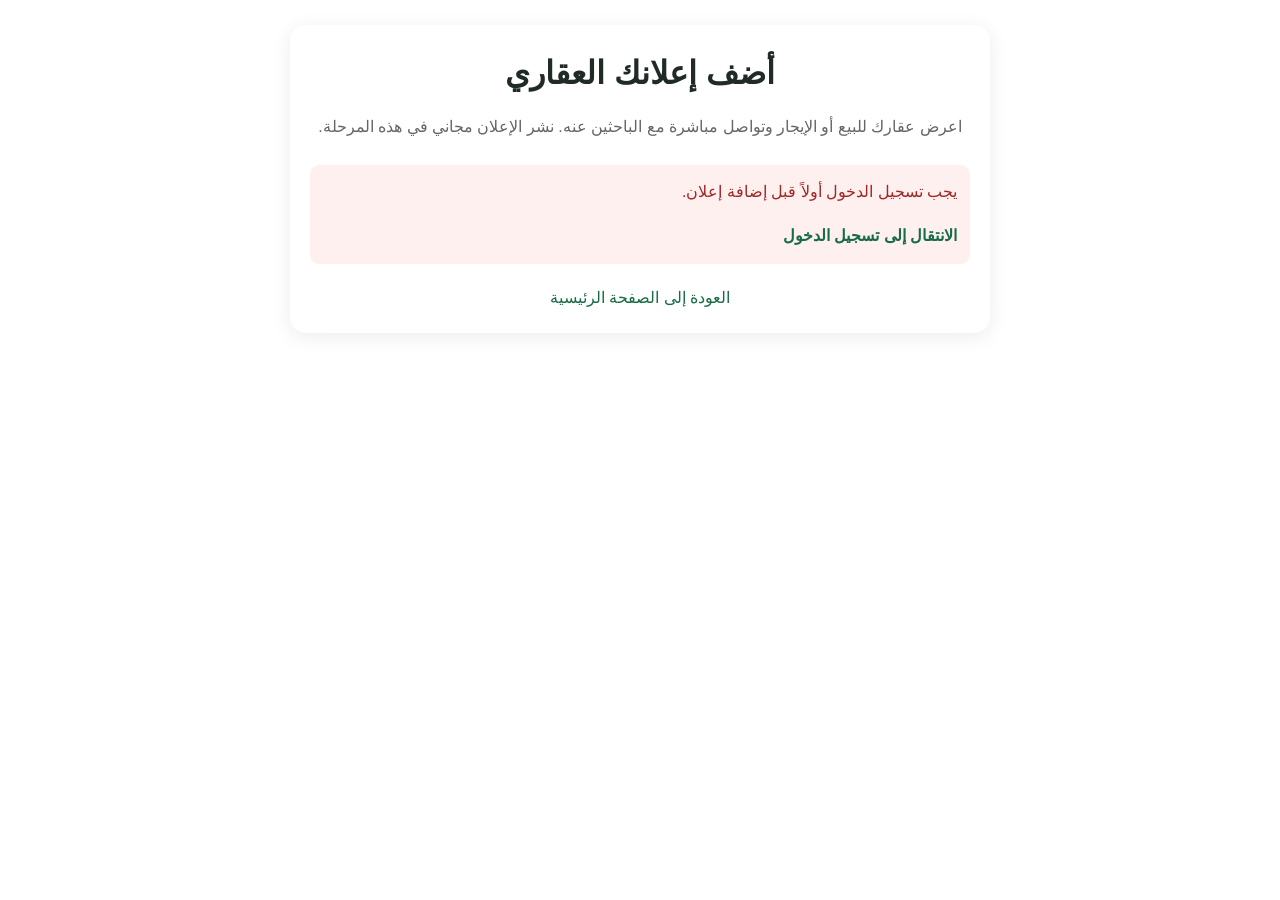
==== add-property.html @ 45d2d72b "Create add-property.html" ====
<!DOCTYPE html>
<html lang="ar" dir="rtl">
<head>
  <meta charset="UTF-8">
  <meta name="viewport" content="width=device-width, initial-scale=1.0">
  <title>إضافة إعلان عقاري | مملكة العقار المباشر DZ</title>
  <link rel="stylesheet" href="style.css?v=3">

  <style>
    .add-property-container {
      max-width: 700px;
      margin: 25px auto;
      padding: 20px;
      background: #fff;
      border-radius: 16px;
      box-shadow: 0 4px 20px rgba(0,0,0,.08);
    }

    .add-property-container h1 {
      text-align: center;
      margin-bottom: 10px;
    }

    .page-description {
      text-align: center;
      color: #666;
      line-height: 1.8;
      margin-bottom: 24px;
    }

    .property-form label {
      display: block;
      margin: 16px 0 7px;
      font-weight: bold;
    }

    .property-form input,
    .property-form select,
    .property-form textarea {
      width: 100%;
      padding: 12px;
      border: 1px solid #ddd;
      border-radius: 9px;
      font-size: 16px;
      box-sizing: border-box;
      background: #fff;
      font-family: inherit;
    }

    .property-form textarea {
      min-height: 120px;
      resize: vertical;
    }

    .form-row {
      display: grid;
      grid-template-columns: 1fr 1fr;
      gap: 12px;
    }

    .submit-property-button {
      width: 100%;
      margin-top: 24px;
      padding: 15px;
      border: none;
      border-radius: 10px;
      background: #176b45;
      color: white;
      font-size: 17px;
      font-weight: bold;
      cursor: pointer;
    }

    .submit-property-button:disabled {
      opacity: .6;
      cursor: wait;
    }

    .property-message {
      display: none;
      margin-top: 18px;
      padding: 13px;
      border-radius: 9px;
      line-height: 1.8;
      overflow-wrap: anywhere;
    }

    .back-link {
      display: block;
      text-align: center;
      margin-top: 20px;
      color: #176b45;
    }

    .required-note {
      font-size: 13px;
      color: #777;
      margin-top: 12px;
    }

    @media (max-width: 480px) {
      .add-property-container {
        margin: 15px 10px;
        padding: 16px;
      }

      .form-row {
        grid-template-columns: 1fr;
        gap: 0;
      }
    }
  </style>
</head>

<body>

  <main class="add-property-container">

    <h1>أضف إعلانك العقاري</h1>

    <p class="page-description">
      اعرض عقارك للبيع أو الإيجار وتواصل مباشرة مع الباحثين عنه.
      نشر الإعلان مجاني في هذه المرحلة.
    </p>

    <form id="propertyForm" class="property-form">

      <label for="title">عنوان الإعلان *</label>
      <input
        id="title"
        type="text"
        maxlength="150"
        placeholder="مثال: شقة للبيع في وسط مستغانم"
        required
      >

      <label for="operation">نوع العملية *</label>
      <select id="operation" required>
        <option value="">اختر نوع العملية</option>
        <option value="sale">للبيع</option>
        <option value="rent">للإيجار</option>
      </select>

      <label for="category">نوع العقار *</label>
      <select id="category" required>
        <option value="">اختر نوع العقار</option>
        <option value="apartment">شقة</option>
        <option value="house">منزل</option>
        <option value="land">أرض</option>
        <option value="farm">مزرعة أو أرض فلاحية</option>
        <option value="commercial">محل تجاري</option>
      </select>

      <label for="wilaya">الولاية *</label>
      <input
        id="wilaya"
        type="text"
        maxlength="100"
        placeholder="مثال: مستغانم"
        required
      >

      <label for="commune">البلدية</label>
      <input
        id="commune"
        type="text"
        maxlength="100"
        placeholder="اسم البلدية"
      >

      <div class="form-row">
        <div>
          <label for="price">السعر بالدينار الجزائري *</label>
          <input
            id="price"
            type="number"
            min="1"
            step="1"
            placeholder="مثال: 15000000"
            required
          >
        </div>

        <div>
          <label for="area_m2">المساحة بالمتر المربع</label>
          <input
            id="area_m2"
            type="number"
            min="1"
            step="0.01"
            placeholder="مثال: 120"
          >
        </div>
      </div>

      <div class="form-row">
        <div>
          <label for="bedrooms">عدد الغرف</label>
          <input
            id="bedrooms"
            type="number"
            min="0"
            step="1"
            placeholder="مثال: 3"
          >
        </div>

        <div>
          <label for="bathrooms">عدد الحمامات</label>
          <input
            id="bathrooms"
            type="number"
            min="0"
            step="1"
            placeholder="مثال: 1"
          >
        </div>
      </div>

      <label for="description">وصف العقار *</label>
      <textarea
        id="description"
        maxlength="5000"
        placeholder="اكتب تفاصيل العقار وموقعه ومميزاته..."
        required
      ></textarea>

      <p class="required-note">الحقول التي تحمل علامة * إلزامية.</p>

      <button
        type="submit"
        id="submitButton"
        class="submit-property-button"
      >
        إرسال الإعلان للمراجعة
      </button>

    </form>

    <div
      id="propertyMessage"
      class="property-message"
      role="status"
      aria-live="polite"
    ></div>

    <a class="back-link" href="index.html">
      العودة إلى الصفحة الرئيسية
    </a>

  </main>

  <script>
    const SUPABASE_URL =
      "https://fppzejxdggnlscjcqmgk.supabase.co";

    const SUPABASE_KEY =
      "sb_publishable_qhAVIMpyEcE_Y_7L_9irrQ_Naru1RBC";

    const form = document.getElementById("propertyForm");
    const button = document.getElementById("submitButton");
    const message = document.getElementById("propertyMessage");

    function showMessage(text, success = false) {
      message.style.display = "block";
      message.style.background = success ? "#e8f7ee" : "#fff0f0";
      message.style.color = success ? "#176b45" : "#a12626";
      message.textContent = text;
    }

    function getSession() {
      try {
        return JSON.parse(
          localStorage.getItem("supabaseSession") || "null"
        );
      } catch {
        return null;
      }
    }

    const session = getSession();

    if (!session || !session.access_token || !session.user) {
      form.style.display = "none";

      showMessage(
        "يجب تسجيل الدخول أولاً قبل إضافة إعلان.",
        false
      );

      const loginLink = document.createElement("a");
      loginLink.href = "login.html";
      loginLink.textContent = "الانتقال إلى تسجيل الدخول";
      loginLink.style.display = "block";
      loginLink.style.marginTop = "15px";
      loginLink.style.color = "#176b45";
      loginLink.style.fontWeight = "bold";

      message.appendChild(document.createElement("br"));
      message.appendChild(loginLink);
    }

    form.addEventListener("submit", async function(event) {
      event.preventDefault();

      const currentSession = getSession();

      if (
        !currentSession ||
        !currentSession.access_token ||
        !currentSession.user ||
        !currentSession.user.id
      ) {
        showMessage(
          "انتهت جلسة الدخول أو لم يتم تسجيل الدخول. سجّل الدخول مجدداً."
        );
        return;
      }

      const price = Number(document.getElementById("price").value);
      const areaValue = document.getElementById("area_m2").value;
      const bedroomsValue = document.getElementById("bedrooms").value;
      const bathroomsValue = document.getElementById("bathrooms").value;

      if (!Number.isFinite(price) || price <= 0) {
        showMessage("يرجى إدخال سعر صحيح.");
        return;
      }

      const property = {
        owner_id: currentSession.user.id,
        title: document.getElementById("title").value.trim(),
        description: document.getElementById("description").value.trim(),
        category: document.getElementById("category").value,
        operation: document.getElementById("operation").value,
        wilaya: document.getElementById("wilaya").value.trim(),
        commune: document.getElementById("commune").value.trim() || null,
        price: price,
        area_m2: areaValue ? Number(areaValue) : null,
        bedrooms: bedroomsValue ? Number(bedroomsValue) : null,
        bathrooms: bathroomsValue ? Number(bathroomsValue) : null,
        status: "pending_review"
      };

      if (
        !property.title ||
        !property.description ||
        !property.category ||
        !property.operation ||
        !property.wilaya
      ) {
        showMessage("يرجى إكمال جميع الحقول الإلزامية.");
        return;
      }

      button.disabled = true;
      button.textContent = "جارٍ إرسال الإعلان...";
      message.style.display = "none";

      try {
        const response = await fetch(
          SUPABASE_URL + "/rest/v1/properties",
          {
            method: "POST",
            headers: {
              "Content-Type": "application/json",
              "apikey": SUPABASE_KEY,
              "Authorization": "Bearer " + currentSession.access_token,
              "Prefer": "return=representation"
            },
            body: JSON.stringify(property)
          }
        );

        if (!response.ok) {
          let errorData = {};

          try {
            errorData = await response.json();
          } catch {}

          if (response.status === 401) {
            showMessage(
              "انتهت جلسة الدخول. سجّل الخروج ثم ادخل إلى حسابك مجدداً."
            );
          } else if (response.status === 403) {
            showMessage(
              "ليس لدينا إذن لحفظ الإعلان. سنحتاج إلى مراجعة صلاحيات قاعدة البيانات."
            );
          } else {
            console.error("Supabase insert error:", errorData);

            showMessage(
              "تعذر حفظ الإعلان. قد تكون هناك مشكلة في صلاحيات قاعدة البيانات أو في الحقول. سنفحصها إذا ظهرت هذه الرسالة."
            );
          }

          return;
        }

        showMessage(
          "تم إرسال إعلانك بنجاح! سيبقى قيد المراجعة ولن يظهر للزوار قبل موافقة الإدارة.",
          true
        );

        form.reset();

      } catch (error) {
        console.error(error);

        showMessage(
          "تعذر الاتصال بالخادم. تحقق من الإنترنت وحاول مرة أخرى."
        );

      } finally {
        button.disabled = false;
        button.textContent = "إرسال الإعلان للمراجعة";
      }
    });
  </script>

</body>
</html>
---- style.css ----
/* =====================================
   مملكة العقار المباشر DZ
   Main stylesheet - Mobile improvements
===================================== */

:root {
    --primary: #12352b;
    --primary-light: #1d4b3d;
    --gold: #d9b66f;
    --gold-light: #f4e7c8;
    --background: #ffffff;
    --surface: #f6f8f6;
    --text: #202b26;
    --muted: #707b75;
    --border: #e5eae6;
    --radius: 18px;
    --shadow: 0 10px 35px rgba(18, 53, 43, 0.08);
}

/* إعادة الضبط */

* {
    box-sizing: border-box;
    margin: 0;
    padding: 0;
}

html {
    scroll-behavior: smooth;
    scroll-padding-top: 90px;
}

body {
    font-family: Arial, Tahoma, sans-serif;
    direction: rtl;
    background: var(--background);
    color: var(--text);
    line-height: 1.8;
    -webkit-font-smoothing: antialiased;
}

a {
    color: inherit;
    text-decoration: none;
}

button,
input,
select {
    font: inherit;
}

button,
a,
select {
    -webkit-tap-highlight-color: transparent;
}

button {
    cursor: pointer;
}

img {
    max-width: 100%;
    display: block;
}

.container {
    width: min(1160px, calc(100% - 40px));
    margin-inline: auto;
}

.section {
    padding: 82px 0;
}

/* الأزرار */

.btn {
    display: inline-flex;
    align-items: center;
    justify-content: center;
    gap: 8px;
    min-height: 46px;
    padding: 11px 22px;
    border-radius: 11px;
    font-weight: 700;
    font-size: 14px;
    border: 1px solid transparent;
    transition: 0.2s ease;
    text-align: center;
}

.btn-primary {
    background: var(--primary);
    color: white;
}

.btn-primary:hover {
    background: var(--primary-light);
    transform: translateY(-2px);
}

.btn-light {
    background: white;
    color: var(--primary);
}

.btn-light:hover {
    background: var(--gold-light);
}

/* رأس الموقع */

.site-header {
    position: sticky;
    top: 0;
    z-index: 100;
    background: rgba(255, 255, 255, 0.98);
    border-bottom: 1px solid var(--border);
    backdrop-filter: blur(12px);
}

.header-content {
    min-height: 82px;
    display: flex;
    align-items: center;
    justify-content: space-between;
    gap: 25px;
}

.brand {
    display: inline-flex;
    align-items: center;
    gap: 10px;
    flex-shrink: 0;
}

.brand-icon {
    width: 47px;
    height: 47px;
    display: grid;
    place-items: center;
    border-radius: 14px;
    background: var(--primary);
    color: var(--gold);
    font-size: 32px;
    font-weight: 700;
}

.brand-text {
    display: flex;
    flex-direction: column;
    line-height: 1.5;
}

.brand-text strong {
    font-size: 16px;
    color: var(--primary);
}

.brand-text small {
    color: var(--muted);
    font-size: 12px;
}

.main-nav {
    display: flex;
    align-items: center;
    gap: 24px;
}

.main-nav a,
.login-link {
    color: #47554d;
    font-size: 13px;
    font-weight: 600;
    transition: color 0.2s;
}

.main-nav a:hover,
.login-link:hover {
    color: var(--primary);
}

.header-actions {
    display: flex;
    align-items: center;
    gap: 15px;
}

.menu-toggle {
    display: none;
    width: 44px;
    height: 44px;
    border: 1px solid var(--border);
    background: white;
    border-radius: 10px;
    color: var(--primary);
    font-size: 24px;
}

/* الواجهة الرئيسية */

.hero {
    position: relative;
    overflow: hidden;
    padding: 86px 0 72px;
    background:
        radial-gradient(
            circle at 85% 10%,
            rgba(217, 182, 111, 0.17),
            transparent 32%
        ),
        linear-gradient(
            135deg,
            #f7f9f5 0%,
            #edf3ed 100%
        );
}

.hero::before {
    content: "";
    position: absolute;
    width: 340px;
    height: 340px;
    border: 1px solid rgba(18, 53, 43, 0.07);
    border-radius: 50%;
    left: -130px;
    bottom: -180px;
    pointer-events: none;
}

.hero-content {
    position: relative;
    z-index: 1;
}

.hero-badge {
    display: inline-block;
    padding: 7px 15px;
    margin-bottom: 20px;
    background: var(--gold-light);
    color: var(--primary);
    border-radius: 30px;
    font-size: 12px;
    font-weight: 700;
}

.hero h1 {
    color: var(--primary);
    font-size: clamp(36px, 5vw, 58px);
    line-height: 1.35;
    letter-spacing: -1px;
    margin-bottom: 18px;
}

.hero h1 span {
    color: #a67d35;
}

.hero-description {
    max-width: 610px;
    color: var(--muted);
    font-size: 16px;
    line-height: 2;
    margin-bottom: 32px;
}

/* صندوق البحث */

.search-box {
    display: grid;
    grid-template-columns: 1fr 1fr 1fr auto;
    gap: 12px;
    padding: 18px;
    background: white;
    border: 1px solid rgba(18, 53, 43, 0.08);
    border-radius: 18px;
    box-shadow: var(--shadow);
}

.search-field {
    min-width: 0;
    display: flex;
    flex-direction: column;
    gap: 5px;
}

.search-field label {
    font-size: 12px;
    color: var(--muted);
    font-weight: 700;
}

.search-field select {
    width: 100%;
    min-height: 46px;
    padding: 8px 10px;
    color: var(--text);
    background: #fafbfa;
    border: 1px solid var(--border);
    border-radius: 9px;
    outline: none;
}

.search-field select:focus {
    border-color: var(--primary-light);
}

.btn-search {
    align-self: end;
    min-height: 46px;
    background: var(--primary);
    color: white;
    white-space: nowrap;
}

.btn-search:hover {
    background: var(--primary-light);
}

.hero-notes {
    display: flex;
    flex-wrap: wrap;
    gap: 24px;
    margin-top: 23px;
    color: #52645a;
    font-size: 12px;
    font-weight: 600;
}

/* عناوين الأقسام */

.section-heading {
    display: flex;
    align-items: center;
    justify-content: space-between;
    gap: 20px;
    margin-bottom: 35px;
}

.section-kicker {
    display: inline-block;
    margin-bottom: 7px;
    color: #9b793c;
    font-size: 12px;
    font-weight: 700;
}

.section-heading h2,
.owner-content h2 {
    color: var(--primary);
    font-size: clamp(25px, 3vw, 34px);
    line-height: 1.5;
    margin-bottom: 8px;
}

.section-heading p,
.owner-content p {
    color: var(--muted);
    font-size: 14px;
}

/* تصنيفات العقارات */

.categories-section {
    background: white;
}

.categories-grid {
    display: grid;
    grid-template-columns: repeat(3, minmax(0, 1fr));
    gap: 20px;
}

.category-card {
    position: relative;
    min-height: 210px;
    padding: 25px;
    background: white;
    border: 1px solid var(--border);
    border-radius: var(--radius);
    transition: transform 0.2s, box-shadow 0.2s,
                border-color 0.2s;
}

.category-card:hover {
    transform: translateY(-5px);
    border-color: #c5d3c8;
    box-shadow: var(--shadow);
}

.category-icon {
    width: 55px;
    height: 55px;
    display: grid;
    place-items: center;
    margin-bottom: 18px;
    border-radius: 15px;
    background: #eff4ef;
    font-size: 27px;
}

.category-card h3 {
    color: var(--primary);
    font-size: 18px;
    margin-bottom: 7px;
}

.category-card p {
    color: var(--muted);
    font-size: 13px;
    padding-left: 18px;
}

.category-arrow {
    position: absolute;
    left: 22px;
    bottom: 22px;
    color: #a67d35;
    font-size: 22px;
}

/* أحدث العقارات */

.latest-section {
    background: var(--surface);
}

.properties-grid {
    display: grid;
    grid-template-columns: repeat(3, minmax(0, 1fr));
    gap: 22px;
}

.empty-state {
    grid-column: 1 / -1;
    text-align: center;
    padding: 60px 20px;
    background: white;
    border: 1px dashed #cbd7cd;
    border-radius: var(--radius);
}

.empty-icon {
    display: block;
    margin-bottom: 15px;
    font-size: 48px;
}

.empty-state h3 {
    color: var(--primary);
    font-size: 21px;
    margin-bottom: 8px;
}

.empty-state p {
    max-width: 500px;
    margin-inline: auto;
    color: var(--muted);
    font-size: 14px;
}

/* خطوات استخدام الموقع */

.how-section {
    background: white;
}

.steps-grid {
    display: grid;
    grid-template-columns: repeat(3, minmax(0, 1fr));
    gap: 22px;
}

.step-card {
    padding: 28px;
    border: 1px solid var(--border);
    border-radius: var(--radius);
    background: #fff;
}

.step-number {
    display: inline-grid;
    place-items: center;
    width: 48px;
    height: 48px;
    margin-bottom: 20px;
    border-radius: 14px;
    background: var(--gold-light);
    color: var(--primary);
    font-size: 14px;
    font-weight: 800;
}

.step-card h3 {
    color: var(--primary);
    font-size: 18px;
    margin-bottom: 10px;
}

.step-card p {
    color: var(--muted);
    font-size: 13px;
    line-height: 2;
}

/* دعوة أصحاب العقارات */

.owner-section {
    padding: 55px 0;
    background: var(--primary);
}

.owner-content {
    display: flex;
    align-items: center;
    justify-content: space-between;
    gap: 30px;
}

.owner-content .section-kicker {
    color: var(--gold);
}

.owner-content h2 {
    color: white;
}

.owner-content p {
    max-width: 600px;
    color: #d2ded6;
}

.owner-content .btn {
    flex-shrink: 0;
}

/* تذييل الموقع */

.site-footer {
    padding: 42px 0 20px;
    background: #0c261e;
    color: white;
}

.footer-content {
    text-align: center;
}

.footer-brand {
    display: inline-block;
    margin-bottom: 12px;
    color: var(--gold);
    font-size: 21px;
    font-weight: 800;
}

.footer-content > p {
    max-width: 600px;
    margin: 0 auto 22px;
    color: #c2d0c6;
    font-size: 13px;
}

.footer-links {
    display: flex;
    justify-content: center;
    flex-wrap: wrap;
    gap: 22px;
    margin-bottom: 30px;
}

.footer-links a {
    color: #dce5de;
    font-size: 12px;
}

.footer-links a:hover {
    color: var(--gold);
}

.footer-bottom {
    display: flex;
    align-items: center;
    justify-content: space-between;
    gap: 15px;
    padding-top: 18px;
    border-top: 1px solid rgba(255, 255, 255, 0.12);
}

.footer-bottom p {
    color: #aabbb0;
    font-size: 11px;
}

/* الشاشات المتوسطة */

@media (max-width: 1000px) {
    .header-content {
        gap: 15px;
    }

    .main-nav {
        gap: 13px;
    }

    .main-nav a {
        font-size: 12px;
    }

    .brand-text strong {
        font-size: 14px;
    }

    .header-actions {
        gap: 10px;
    }

    .header-actions .btn {
        padding-inline: 13px;
    }

    .search-box {
        grid-template-columns: repeat(2, minmax(0, 1fr));
    }

    .btn-search {
        width: 100%;
    }
}

/* الهواتف */

@media (max-width: 700px) {
    .container {
        width: calc(100% - 28px);
    }

    .section {
        padding: 55px 0;
    }

    .header-content {
        min-height: 72px;
        flex-wrap: wrap;
        gap: 10px;
        padding-block: 10px;
    }

    .brand {
        gap: 8px;
    }

    .brand-icon {
        width: 40px;
        height: 40px;
        font-size: 27px;
    }

    .brand-text strong {
        font-size: 13px;
    }

    .brand-text small {
        font-size: 11px;
    }

    .menu-toggle {
        display: grid;
        place-items: center;
        margin-right: auto;
        flex-shrink: 0;
        background: var(--primary);
        color: var(--gold);
        border: 1px solid var(--primary);
        box-shadow: 0 3px 10px rgba(18, 53, 43, 0.15);
    }

    /* قائمة الهاتف المحسّنة */

    .main-nav {
        display: none;
        order: 4;
        width: 100%;
        flex-direction: column;
        align-items: stretch;
        gap: 4px;
        margin-top: 8px;
        padding: 12px;
        background: var(--primary);
        border: 1px solid #315648;
        border-radius: 14px;
        box-shadow: 0 12px 25px rgba(18, 53, 43, 0.18);
    }

    .main-nav.open {
        display: flex;
        animation: menuAppear 0.2s ease-out;
    }

    .main-nav a {
        display: flex;
        align-items: center;
        min-height: 45px;
        padding: 10px 14px;
        color: #ffffff;
        font-size: 14px;
        font-weight: 700;
        border: none;
        border-bottom: 1px solid rgba(255, 255, 255, 0.12);
        border-radius: 8px;
        transition: background 0.2s, color 0.2s;
    }

    .main-nav a:last-child {
        border-bottom: none;
    }

    .main-nav a:hover,
    .main-nav a:focus,
    .main-nav a:active {
        background: #285344;
        color: var(--gold);
        outline: none;
    }

    .header-actions {
        order: 5;
        width: 100%;
        padding-top: 8px;
        border-top: 1px solid var(--border);
    }

    .header-actions .btn {
        flex: 1;
    }

    .login-link {
        padding: 8px;
    }

    .hero {
        padding: 55px 0 45px;
    }

    .hero h1 {
        font-size: 37px;
        letter-spacing: 0;
    }

    .hero-description {
        font-size: 14px;
        margin-bottom: 24px;
    }

    .search-box {
        grid-template-columns: 1fr;
        padding: 14px;
        gap: 13px;
        border-radius: 14px;
    }

    .search-field select {
        min-height: 48px;
    }

    .btn-search {
        min-height: 49px;
    }

    .hero-notes {
        gap: 9px 18px;
        font-size: 11px;
    }

    .section-heading {
        margin-bottom: 25px;
    }

    .section-heading h2,
    .owner-content h2 {
        font-size: 26px;
    }

    .section-heading p,
    .owner-content p {
        font-size: 13px;
    }

    .categories-grid {
        grid-template-columns: repeat(2, minmax(0, 1fr));
        gap: 12px;
    }

    .category-card {
        min-height: 205px;
        padding: 16px;
        border-radius: 14px;
    }

    .category-icon {
        width: 46px;
        height: 46px;
        margin-bottom: 12px;
        font-size: 23px;
    }

    .category-card h3 {
        font-size: 15px;
    }

    .category-card p {
        font-size: 11px;
        padding-left: 0;
    }

    .category-arrow {
        left: 14px;
        bottom: 10px;
        font-size: 18px;
    }

    .properties-grid,
    .steps-grid {
        grid-template-columns: 1fr;
        gap: 15px;
    }

    .empty-state {
        padding: 38px 18px;
    }

    .empty-state h3 {
        font-size: 18px;
    }

    .empty-state p {
        font-size: 12px;
    }

    .step-card {
        padding: 22px;
    }

    .owner-section {
        padding: 42px 0;
    }

    .owner-content {
        align-items: flex-start;
        flex-direction: column;
        gap: 22px;
    }

    .owner-content .btn {
        width: 100%;
    }

    .footer-bottom {
        flex-direction: column;
        gap: 5px;
    }

    .footer-links {
        gap: 12px 18px;
    }
}

/* حركة بسيطة لظهور القائمة */

@keyframes menuAppear {
    from {
        opacity: 0;
        transform: translateY(-5px);
    }

    to {
        opacity: 1;
        transform: translateY(0);
    }
}

/* الهواتف الصغيرة */

@media (max-width: 360px) {
    .container {
        width: calc(100% - 22px);
    }

    .brand-text strong {
        font-size: 12px;
    }

    .hero h1 {
        font-size: 32px;
    }

    .categories-grid {
        grid-template-columns: 1fr;
    }

    .category-card {
        min-height: 175px;
    }

    .main-nav {
        padding: 8px;
    }

    .main-nav a {
        font-size: 13px;
        padding-inline: 10px;
    }
}

/* تقليل الحركة لمن يفضّل ذلك */

@media (prefers-reduced-motion: reduce) {
    html {
        scroll-behavior: auto;
    }

    *,
    *::before,
    *::after {
        transition-duration: 0.01ms !important;
        animation-duration: 0.01ms !important;
    }
}
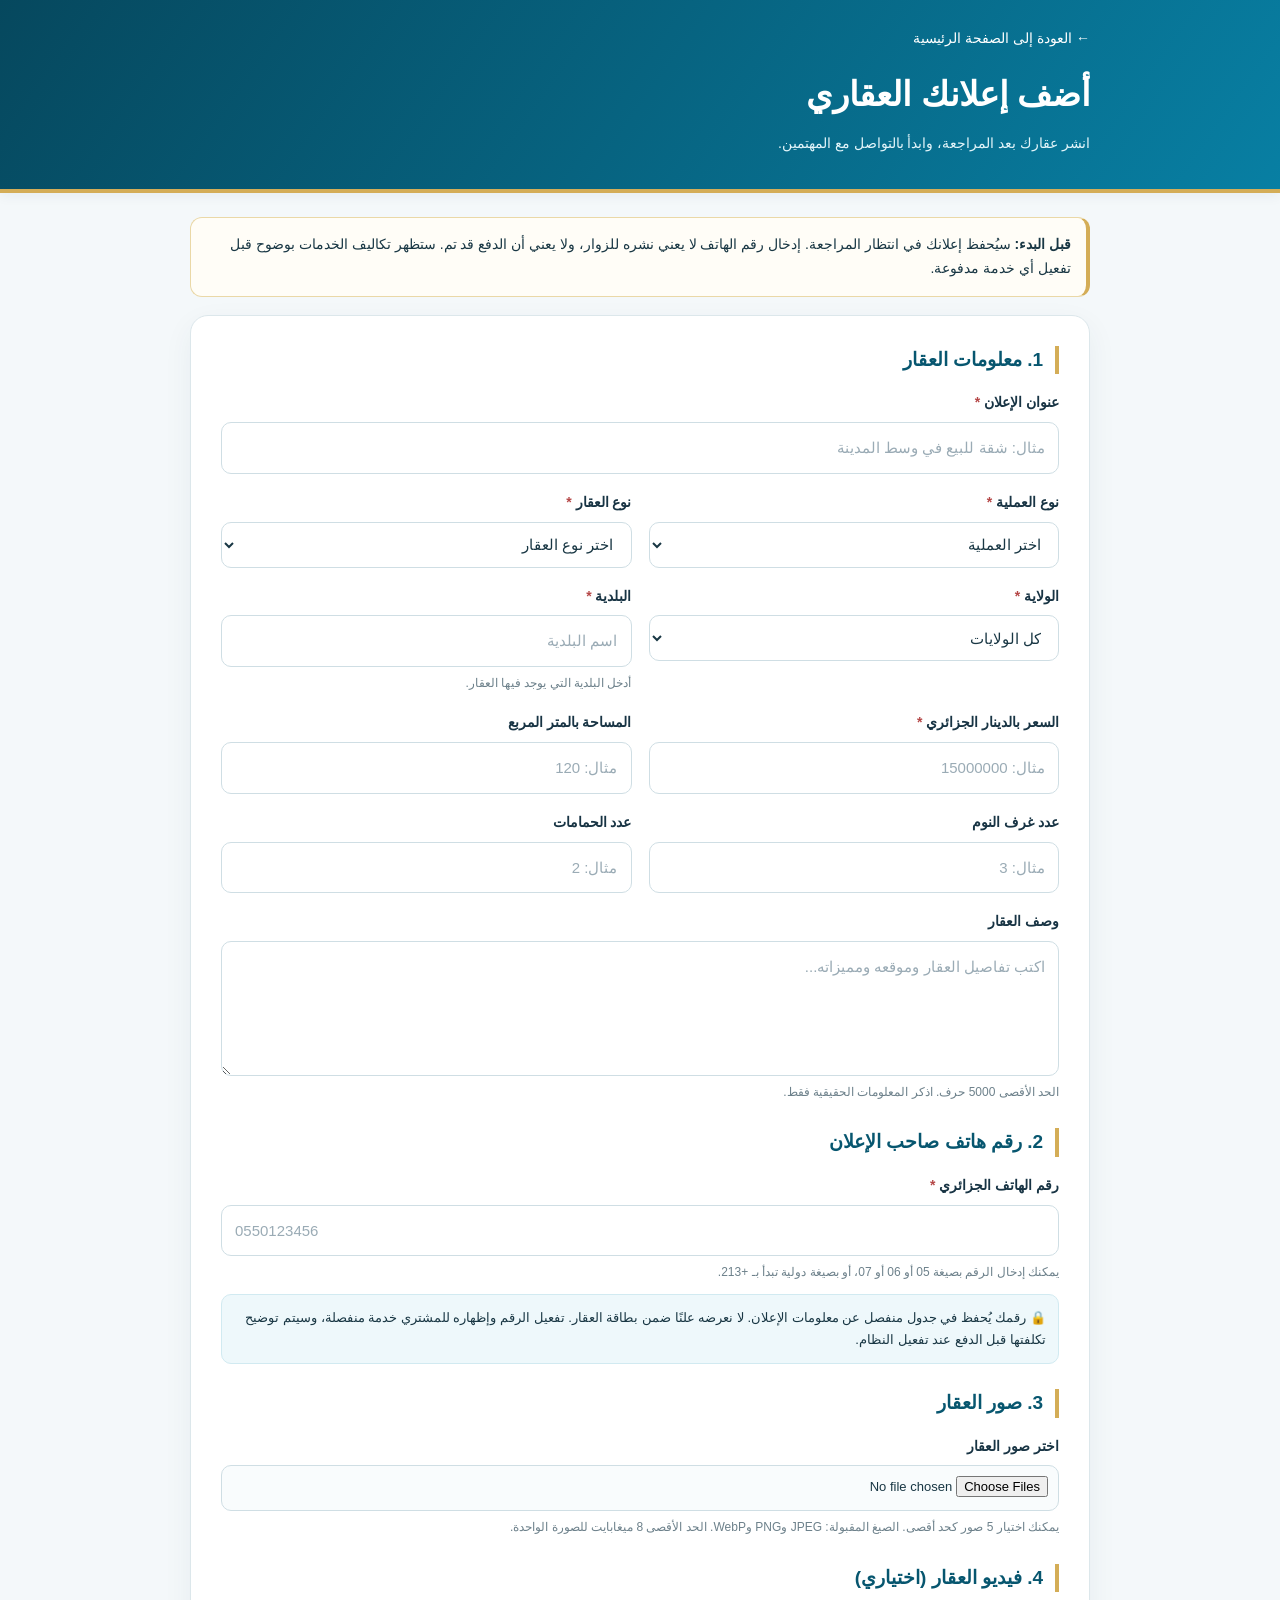
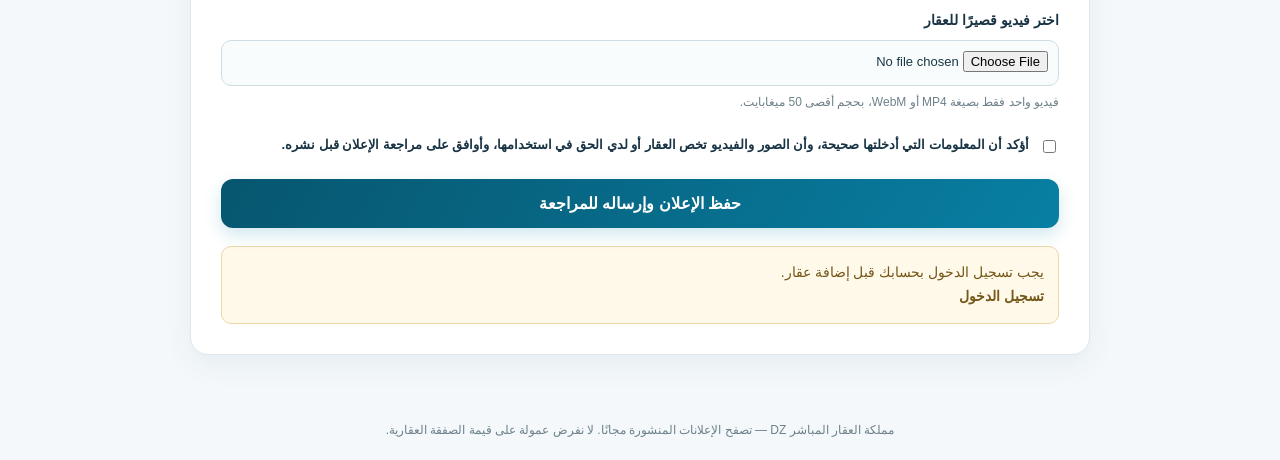
==== commit 1ddf2bb8: "Update add-property.html" ====
--- a/add-property.html
+++ b/add-property.html
@@ -3,110 +3,276 @@
 <head>
   <meta charset="UTF-8">
   <meta name="viewport" content="width=device-width, initial-scale=1.0">
+
   <title>إضافة إعلان عقاري | مملكة العقار المباشر DZ</title>
-  <link rel="stylesheet" href="style.css?v=3">
+  <meta name="description" content="أضف إعلانك العقاري إلى مملكة العقار المباشر DZ.">
+
+  <link rel="stylesheet" href="style.css?v=4">
 
   <style>
-    .add-property-container {
-      max-width: 700px;
-      margin: 25px auto;
-      padding: 20px;
+    :root {
+      --form-blue: #087fa3;
+      --form-blue-dark: #07566f;
+      --form-gold: #d4ad57;
+      --form-bg: #f4f8fa;
+      --form-text: #193744;
+      --form-muted: #6d818b;
+      --form-border: #dce7eb;
+    }
+
+    * {
+      box-sizing: border-box;
+    }
+
+    body {
+      margin: 0;
+      background: var(--form-bg);
+      color: var(--form-text);
+      font-family: Arial, Tahoma, sans-serif;
+      line-height: 1.7;
+    }
+
+    .add-header {
+      background: linear-gradient(125deg, #06485e, #087fa3);
+      color: white;
+      padding: 25px 16px 34px;
+      border-bottom: 4px solid var(--form-gold);
+    }
+
+    .add-header-inner {
+      max-width: 900px;
+      margin: auto;
+    }
+
+    .back-link {
+      display: inline-block;
+      color: white;
+      text-decoration: none;
+      margin-bottom: 15px;
+      font-size: 14px;
+    }
+
+    .back-link:hover {
+      color: #ffe6a7;
+    }
+
+    .add-header h1 {
+      margin: 0 0 8px;
+      font-size: clamp(24px, 5vw, 34px);
+    }
+
+    .add-header p {
+      margin: 0;
+      color: #e3f5fa;
+      font-size: 14px;
+    }
+
+    .add-container {
+      width: min(900px, calc(100% - 24px));
+      margin: 24px auto 45px;
+    }
+
+    .notice {
+      background: #fffdf7;
+      border: 1px solid #ead8a7;
+      border-right: 4px solid var(--form-gold);
+      border-radius: 12px;
+      padding: 15px;
+      margin-bottom: 18px;
+      font-size: 14px;
+    }
+
+    .form-card {
+      background: white;
+      border: 1px solid var(--form-border);
+      border-radius: 18px;
+      padding: clamp(16px, 4vw, 30px);
+      box-shadow: 0 10px 30px rgba(10, 68, 87, 0.06);
+    }
+
+    .section-title {
+      margin: 25px 0 17px;
+      padding-right: 12px;
+      border-right: 4px solid var(--form-gold);
+      color: var(--form-blue-dark);
+      font-size: 19px;
+    }
+
+    .section-title:first-child {
+      margin-top: 0;
+    }
+
+    .form-grid {
+      display: grid;
+      grid-template-columns: repeat(2, minmax(0, 1fr));
+      gap: 17px;
+    }
+
+    .field {
+      min-width: 0;
+    }
+
+    .field.full {
+      grid-column: 1 / -1;
+    }
+
+    .field label {
+      display: block;
+      font-size: 14px;
+      font-weight: 700;
+      margin-bottom: 7px;
+    }
+
+    .required {
+      color: #b54747;
+    }
+
+    .field input,
+    .field select,
+    .field textarea {
+      display: block;
+      width: 100%;
+      min-width: 0;
+      border: 1px solid #cfdee4;
       background: #fff;
-      border-radius: 16px;
-      box-shadow: 0 4px 20px rgba(0,0,0,.08);
-    }
-
-    .add-property-container h1 {
-      text-align: center;
-      margin-bottom: 10px;
-    }
-
-    .page-description {
-      text-align: center;
-      color: #666;
-      line-height: 1.8;
-      margin-bottom: 24px;
-    }
-
-    .property-form label {
-      display: block;
-      margin: 16px 0 7px;
-      font-weight: bold;
-    }
-
-    .property-form input,
-    .property-form select,
-    .property-form textarea {
+      color: var(--form-text);
+      padding: 12px 13px;
+      border-radius: 10px;
+      font: inherit;
+      font-size: 15px;
+      outline: none;
+      transition: border-color .2s, box-shadow .2s;
+    }
+
+    .field input:focus,
+    .field select:focus,
+    .field textarea:focus {
+      border-color: var(--form-blue);
+      box-shadow: 0 0 0 3px rgba(8, 127, 163, .1);
+    }
+
+    .field textarea {
+      min-height: 135px;
+      resize: vertical;
+    }
+
+    .field input[type="file"] {
+      padding: 10px;
+      background: #f9fcfd;
+      font-size: 13px;
+    }
+
+    .help-text {
+      color: var(--form-muted);
+      font-size: 12px;
+      margin-top: 6px;
+    }
+
+    .phone-note {
+      background: #eef8fb;
+      border: 1px solid #d1eaf1;
+      border-radius: 10px;
+      padding: 12px;
+      font-size: 13px;
+      margin-top: 10px;
+    }
+
+    .check-row {
+      display: flex;
+      gap: 10px;
+      align-items: flex-start;
+      font-size: 13px;
+      margin-top: 20px;
+    }
+
+    .check-row input {
+      margin-top: 6px;
+      accent-color: var(--form-blue);
+      flex-shrink: 0;
+    }
+
+    .submit-button {
       width: 100%;
-      padding: 12px;
-      border: 1px solid #ddd;
-      border-radius: 9px;
+      margin-top: 23px;
+      border: none;
+      border-radius: 12px;
+      padding: 15px;
+      background: linear-gradient(120deg, var(--form-blue-dark), var(--form-blue));
+      color: white;
       font-size: 16px;
-      box-sizing: border-box;
-      background: #fff;
-      font-family: inherit;
-    }
-
-    .property-form textarea {
-      min-height: 120px;
-      resize: vertical;
-    }
-
-    .form-row {
-      display: grid;
-      grid-template-columns: 1fr 1fr;
-      gap: 12px;
-    }
-
-    .submit-property-button {
-      width: 100%;
-      margin-top: 24px;
-      padding: 15px;
-      border: none;
-      border-radius: 10px;
-      background: #176b45;
-      color: white;
-      font-size: 17px;
-      font-weight: bold;
+      font-weight: 700;
       cursor: pointer;
-    }
-
-    .submit-property-button:disabled {
-      opacity: .6;
+      box-shadow: 0 7px 17px rgba(8, 127, 163, .18);
+    }
+
+    .submit-button:hover {
+      filter: brightness(1.05);
+    }
+
+    .submit-button:disabled {
+      opacity: .65;
       cursor: wait;
     }
 
-    .property-message {
+    .form-message {
       display: none;
       margin-top: 18px;
-      padding: 13px;
-      border-radius: 9px;
-      line-height: 1.8;
+      border-radius: 10px;
+      padding: 14px;
+      font-size: 14px;
       overflow-wrap: anywhere;
     }
 
-    .back-link {
+    .form-message.success {
       display: block;
+      background: #edf9f0;
+      color: #205c31;
+      border: 1px solid #bce4c6;
+    }
+
+    .form-message.error {
+      display: block;
+      background: #fff0f0;
+      color: #8a2828;
+      border: 1px solid #efc3c3;
+    }
+
+    .form-message.warning {
+      display: block;
+      background: #fff9e9;
+      color: #745719;
+      border: 1px solid #ead8a7;
+    }
+
+    .form-message a {
+      color: inherit;
+      font-weight: 700;
+    }
+
+    .add-footer {
       text-align: center;
-      margin-top: 20px;
-      color: #176b45;
-    }
-
-    .required-note {
-      font-size: 13px;
-      color: #777;
-      margin-top: 12px;
-    }
-
-    @media (max-width: 480px) {
-      .add-property-container {
-        margin: 15px 10px;
-        padding: 16px;
-      }
-
-      .form-row {
+      color: var(--form-muted);
+      font-size: 12px;
+      padding: 20px 10px;
+    }
+
+    @media (max-width: 600px) {
+      .form-grid {
         grid-template-columns: 1fr;
-        gap: 0;
+        gap: 14px;
+      }
+
+      .field.full {
+        grid-column: auto;
+      }
+
+      .add-container {
+        width: calc(100% - 20px);
+        margin-top: 16px;
+      }
+
+      .form-card {
+        border-radius: 14px;
       }
     }
   </style>
@@ -114,309 +280,955 @@
 
 <body>
 
-  <main class="add-property-container">
-
-    <h1>أضف إعلانك العقاري</h1>
-
-    <p class="page-description">
-      اعرض عقارك للبيع أو الإيجار وتواصل مباشرة مع الباحثين عنه.
-      نشر الإعلان مجاني في هذه المرحلة.
-    </p>
-
-    <form id="propertyForm" class="property-form">
-
-      <label for="title">عنوان الإعلان *</label>
-      <input
-        id="title"
-        type="text"
-        maxlength="150"
-        placeholder="مثال: شقة للبيع في وسط مستغانم"
-        required
-      >
-
-      <label for="operation">نوع العملية *</label>
-      <select id="operation" required>
-        <option value="">اختر نوع العملية</option>
-        <option value="sale">للبيع</option>
-        <option value="rent">للإيجار</option>
-      </select>
-
-      <label for="category">نوع العقار *</label>
-      <select id="category" required>
-        <option value="">اختر نوع العقار</option>
-        <option value="apartment">شقة</option>
-        <option value="house">منزل</option>
-        <option value="land">أرض</option>
-        <option value="farm">مزرعة أو أرض فلاحية</option>
-        <option value="commercial">محل تجاري</option>
-      </select>
-
-      <label for="wilaya">الولاية *</label>
-      <input
-        id="wilaya"
-        type="text"
-        maxlength="100"
-        placeholder="مثال: مستغانم"
-        required
-      >
-
-      <label for="commune">البلدية</label>
-      <input
-        id="commune"
-        type="text"
-        maxlength="100"
-        placeholder="اسم البلدية"
-      >
-
-      <div class="form-row">
-        <div>
-          <label for="price">السعر بالدينار الجزائري *</label>
+  <header class="add-header">
+    <div class="add-header-inner">
+      <a class="back-link" href="index.html">← العودة إلى الصفحة الرئيسية</a>
+
+      <h1>أضف إعلانك العقاري</h1>
+
+      <p>
+        انشر عقارك بعد المراجعة، وابدأ بالتواصل مع المهتمين.
+      </p>
+    </div>
+  </header>
+
+  <main class="add-container">
+
+    <div class="notice">
+      <strong>قبل البدء:</strong>
+      سيُحفظ إعلانك في انتظار المراجعة.
+      إدخال رقم الهاتف لا يعني نشره للزوار، ولا يعني أن الدفع قد تم.
+      ستظهر تكاليف الخدمات بوضوح قبل تفعيل أي خدمة مدفوعة.
+    </div>
+
+    <section class="form-card">
+
+      <form id="addPropertyForm">
+
+        <h2 class="section-title">1. معلومات العقار</h2>
+
+        <div class="form-grid">
+
+          <div class="field full">
+            <label for="title">
+              عنوان الإعلان <span class="required">*</span>
+            </label>
+
+            <input
+              type="text"
+              id="title"
+              name="title"
+              minlength="5"
+              maxlength="150"
+              placeholder="مثال: شقة للبيع في وسط المدينة"
+              required
+            >
+          </div>
+
+          <div class="field">
+            <label for="operation">
+              نوع العملية <span class="required">*</span>
+            </label>
+
+            <select id="operation" name="operation" required>
+              <option value="">اختر العملية</option>
+              <option value="sale">بيع</option>
+              <option value="rent">كراء</option>
+            </select>
+          </div>
+
+          <div class="field">
+            <label for="category">
+              نوع العقار <span class="required">*</span>
+            </label>
+
+            <select id="category" name="category" required>
+              <option value="">اختر نوع العقار</option>
+              <option value="apartment">شقة</option>
+              <option value="house">منزل</option>
+              <option value="land">أرض للبناء</option>
+              <option value="farm">أرض فلاحية</option>
+              <option value="commercial">محل أو عقار تجاري</option>
+            </select>
+          </div>
+
+          <div class="field">
+            <label for="wilaya">
+              الولاية <span class="required">*</span>
+            </label>
+
+            <select id="wilaya" name="wilaya" required>
+              <option value="">اختر الولاية</option>
+            </select>
+          </div>
+
+          <div class="field">
+            <label for="commune">
+              البلدية <span class="required">*</span>
+            </label>
+
+            <input
+              type="text"
+              id="commune"
+              name="commune"
+              maxlength="100"
+              placeholder="اسم البلدية"
+              required
+            >
+            <div class="help-text">
+              أدخل البلدية التي يوجد فيها العقار.
+            </div>
+          </div>
+
+          <div class="field">
+            <label for="price">
+              السعر بالدينار الجزائري <span class="required">*</span>
+            </label>
+
+            <input
+              type="number"
+              id="price"
+              name="price"
+              min="1"
+              step="any"
+              placeholder="مثال: 15000000"
+              required
+            >
+          </div>
+
+          <div class="field">
+            <label for="area_m2">المساحة بالمتر المربع</label>
+
+            <input
+              type="number"
+              id="area_m2"
+              name="area_m2"
+              min="0.01"
+              step="any"
+              placeholder="مثال: 120"
+            >
+          </div>
+
+          <div class="field">
+            <label for="bedrooms">عدد غرف النوم</label>
+
+            <input
+              type="number"
+              id="bedrooms"
+              name="bedrooms"
+              min="0"
+              step="1"
+              placeholder="مثال: 3"
+            >
+          </div>
+
+          <div class="field">
+            <label for="bathrooms">عدد الحمامات</label>
+
+            <input
+              type="number"
+              id="bathrooms"
+              name="bathrooms"
+              min="0"
+              step="1"
+              placeholder="مثال: 2"
+            >
+          </div>
+
+          <div class="field full">
+            <label for="description">وصف العقار</label>
+
+            <textarea
+              id="description"
+              name="description"
+              maxlength="5000"
+              placeholder="اكتب تفاصيل العقار وموقعه ومميزاته..."
+            ></textarea>
+
+            <div class="help-text">
+              الحد الأقصى 5000 حرف. اذكر المعلومات الحقيقية فقط.
+            </div>
+          </div>
+
+        </div>
+
+        <h2 class="section-title">2. رقم هاتف صاحب الإعلان</h2>
+
+        <div class="form-grid">
+
+          <div class="field full">
+            <label for="phone">
+              رقم الهاتف الجزائري <span class="required">*</span>
+            </label>
+
+            <input
+              type="tel"
+              id="phone"
+              name="phone"
+              inputmode="tel"
+              autocomplete="tel"
+              placeholder="0550123456"
+              required
+            >
+
+            <div class="help-text">
+              يمكنك إدخال الرقم بصيغة 05 أو 06 أو 07، أو بصيغة دولية تبدأ بـ +213.
+            </div>
+
+            <div class="phone-note">
+              🔒 رقمك يُحفظ في جدول منفصل عن معلومات الإعلان.
+              لا نعرضه علنًا ضمن بطاقة العقار.
+              تفعيل الرقم وإظهاره للمشتري خدمة منفصلة، وسيتم توضيح تكلفتها قبل الدفع عند تفعيل النظام.
+            </div>
+          </div>
+
+        </div>
+
+        <h2 class="section-title">3. صور العقار</h2>
+
+        <div class="form-grid">
+
+          <div class="field full">
+            <label for="images">اختر صور العقار</label>
+
+            <input
+              type="file"
+              id="images"
+              name="images"
+              accept="image/jpeg,image/png,image/webp"
+              multiple
+            >
+
+            <div class="help-text">
+              يمكنك اختيار 5 صور كحد أقصى.
+              الصيغ المقبولة: JPEG وPNG وWebP.
+              الحد الأقصى 8 ميغابايت للصورة الواحدة.
+            </div>
+          </div>
+
+        </div>
+
+        <h2 class="section-title">4. فيديو العقار (اختياري)</h2>
+
+        <div class="form-grid">
+
+          <div class="field full">
+            <label for="video">اختر فيديو قصيرًا للعقار</label>
+
+            <input
+              type="file"
+              id="video"
+              name="video"
+              accept="video/mp4,video/webm"
+            >
+
+            <div class="help-text">
+              فيديو واحد فقط بصيغة MP4 أو WebM، بحجم أقصى 50 ميغابايت.
+            </div>
+          </div>
+
+        </div>
+
+        <label class="check-row" for="confirmInformation">
           <input
-            id="price"
-            type="number"
-            min="1"
-            step="1"
-            placeholder="مثال: 15000000"
+            type="checkbox"
+            id="confirmInformation"
+            name="confirmInformation"
             required
           >
-        </div>
-
-        <div>
-          <label for="area_m2">المساحة بالمتر المربع</label>
-          <input
-            id="area_m2"
-            type="number"
-            min="1"
-            step="0.01"
-            placeholder="مثال: 120"
-          >
-        </div>
-      </div>
-
-      <div class="form-row">
-        <div>
-          <label for="bedrooms">عدد الغرف</label>
-          <input
-            id="bedrooms"
-            type="number"
-            min="0"
-            step="1"
-            placeholder="مثال: 3"
-          >
-        </div>
-
-        <div>
-          <label for="bathrooms">عدد الحمامات</label>
-          <input
-            id="bathrooms"
-            type="number"
-            min="0"
-            step="1"
-            placeholder="مثال: 1"
-          >
-        </div>
-      </div>
-
-      <label for="description">وصف العقار *</label>
-      <textarea
-        id="description"
-        maxlength="5000"
-        placeholder="اكتب تفاصيل العقار وموقعه ومميزاته..."
-        required
-      ></textarea>
-
-      <p class="required-note">الحقول التي تحمل علامة * إلزامية.</p>
-
-      <button
-        type="submit"
-        id="submitButton"
-        class="submit-property-button"
-      >
-        إرسال الإعلان للمراجعة
-      </button>
-
-    </form>
-
-    <div
-      id="propertyMessage"
-      class="property-message"
-      role="status"
-      aria-live="polite"
-    ></div>
-
-    <a class="back-link" href="index.html">
-      العودة إلى الصفحة الرئيسية
-    </a>
+
+          <span>
+            أؤكد أن المعلومات التي أدخلتها صحيحة، وأن الصور والفيديو تخص العقار
+            أو لدي الحق في استخدامها، وأوافق على مراجعة الإعلان قبل نشره.
+          </span>
+        </label>
+
+        <button type="submit" class="submit-button" id="submitButton">
+          حفظ الإعلان وإرساله للمراجعة
+        </button>
+
+        <div
+          id="formMessage"
+          class="form-message"
+          role="status"
+          aria-live="polite"
+        ></div>
+
+      </form>
+
+    </section>
 
   </main>
 
+  <footer class="add-footer">
+    مملكة العقار المباشر DZ — تصفح الإعلانات المنشورة مجانًا.
+    لا نفرض عمولة على قيمة الصفقة العقارية.
+  </footer>
+
+  <script src="script.js?v=4"></script>
+
   <script>
-    const SUPABASE_URL =
-      "https://fppzejxdggnlscjcqmgk.supabase.co";
-
-    const SUPABASE_KEY =
-      "sb_publishable_qhAVIMpyEcE_Y_7L_9irrQ_Naru1RBC";
-
-    const form = document.getElementById("propertyForm");
-    const button = document.getElementById("submitButton");
-    const message = document.getElementById("propertyMessage");
-
-    function showMessage(text, success = false) {
-      message.style.display = "block";
-      message.style.background = success ? "#e8f7ee" : "#fff0f0";
-      message.style.color = success ? "#176b45" : "#a12626";
-      message.textContent = text;
-    }
-
-    function getSession() {
-      try {
-        return JSON.parse(
-          localStorage.getItem("supabaseSession") || "null"
-        );
-      } catch {
-        return null;
-      }
-    }
-
-    const session = getSession();
-
-    if (!session || !session.access_token || !session.user) {
-      form.style.display = "none";
-
-      showMessage(
-        "يجب تسجيل الدخول أولاً قبل إضافة إعلان.",
-        false
-      );
-
-      const loginLink = document.createElement("a");
-      loginLink.href = "login.html";
-      loginLink.textContent = "الانتقال إلى تسجيل الدخول";
-      loginLink.style.display = "block";
-      loginLink.style.marginTop = "15px";
-      loginLink.style.color = "#176b45";
-      loginLink.style.fontWeight = "bold";
-
-      message.appendChild(document.createElement("br"));
-      message.appendChild(loginLink);
-    }
-
-    form.addEventListener("submit", async function(event) {
-      event.preventDefault();
-
-      const currentSession = getSession();
-
-      if (
-        !currentSession ||
-        !currentSession.access_token ||
-        !currentSession.user ||
-        !currentSession.user.id
-      ) {
-        showMessage(
-          "انتهت جلسة الدخول أو لم يتم تسجيل الدخول. سجّل الدخول مجدداً."
-        );
-        return;
-      }
-
-      const price = Number(document.getElementById("price").value);
-      const areaValue = document.getElementById("area_m2").value;
-      const bedroomsValue = document.getElementById("bedrooms").value;
-      const bathroomsValue = document.getElementById("bathrooms").value;
-
-      if (!Number.isFinite(price) || price <= 0) {
-        showMessage("يرجى إدخال سعر صحيح.");
-        return;
-      }
-
-      const property = {
-        owner_id: currentSession.user.id,
-        title: document.getElementById("title").value.trim(),
-        description: document.getElementById("description").value.trim(),
-        category: document.getElementById("category").value,
-        operation: document.getElementById("operation").value,
-        wilaya: document.getElementById("wilaya").value.trim(),
-        commune: document.getElementById("commune").value.trim() || null,
-        price: price,
-        area_m2: areaValue ? Number(areaValue) : null,
-        bedrooms: bedroomsValue ? Number(bedroomsValue) : null,
-        bathrooms: bathroomsValue ? Number(bathroomsValue) : null,
-        status: "pending_review"
-      };
-
-      if (
-        !property.title ||
-        !property.description ||
-        !property.category ||
-        !property.operation ||
-        !property.wilaya
-      ) {
-        showMessage("يرجى إكمال جميع الحقول الإلزامية.");
-        return;
-      }
-
-      button.disabled = true;
-      button.textContent = "جارٍ إرسال الإعلان...";
-      message.style.display = "none";
-
-      try {
+    (() => {
+      "use strict";
+
+      const SUPABASE_URL =
+        "https://fppzejxdggnlscjcqmgk.supabase.co";
+
+      const SUPABASE_KEY =
+        "sb_publishable_qhAVIMpyEcE_Y_7L_9irrQ_Naru1RBC";
+
+      const BUCKET = "property-media";
+
+      const form = document.getElementById("addPropertyForm");
+      const submitButton = document.getElementById("submitButton");
+      const messageBox = document.getElementById("formMessage");
+
+      const imagesInput = document.getElementById("images");
+      const videoInput = document.getElementById("video");
+      const phoneInput = document.getElementById("phone");
+
+      const MAX_IMAGE_SIZE = 8 * 1024 * 1024;
+      const MAX_VIDEO_SIZE = 50 * 1024 * 1024;
+      const MAX_IMAGES = 5;
+
+      function showMessage(text, type) {
+        messageBox.className = "form-message " + type;
+        messageBox.textContent = text;
+        messageBox.style.display = "block";
+      }
+
+      function getSession() {
+        try {
+          const raw = localStorage.getItem("supabaseSession");
+
+          if (!raw) {
+            return null;
+          }
+
+          const session = JSON.parse(raw);
+
+          if (!session || !session.access_token || !session.user) {
+            return null;
+          }
+
+          if (
+            session.expires_at &&
+            Number(session.expires_at) < Math.floor(Date.now() / 1000) + 30
+          ) {
+            return null;
+          }
+
+          return session;
+        } catch (error) {
+          return null;
+        }
+      }
+
+      function requireLogin() {
+        const session = getSession();
+
+        if (!session) {
+          showMessage(
+            "يجب تسجيل الدخول أولًا. سيتم نقلك إلى صفحة تسجيل الدخول.",
+            "warning"
+          );
+
+          window.setTimeout(() => {
+            window.location.href = "login.html";
+          }, 1300);
+
+          return null;
+        }
+
+        return session;
+      }
+
+      function getHeaders(session, extraHeaders = {}) {
+        return {
+          "apikey": SUPABASE_KEY,
+          "Authorization": "Bearer " + session.access_token,
+          ...extraHeaders
+        };
+      }
+
+      async function readResponse(response) {
+        const text = await response.text();
+
+        if (!text) {
+          return null;
+        }
+
+        try {
+          return JSON.parse(text);
+        } catch (error) {
+          return text;
+        }
+      }
+
+      function getErrorMessage(data, fallback) {
+        if (data && typeof data === "object") {
+          return (
+            data.message ||
+            data.msg ||
+            data.error_description ||
+            data.error ||
+            fallback
+          );
+        }
+
+        return typeof data === "string" && data
+          ? data
+          : fallback;
+      }
+
+      async function insertRow(table, row, session) {
         const response = await fetch(
-          SUPABASE_URL + "/rest/v1/properties",
+          SUPABASE_URL +
+            "/rest/v1/" +
+            table +
+            "?select=*",
           {
             method: "POST",
-            headers: {
+            headers: getHeaders(session, {
               "Content-Type": "application/json",
-              "apikey": SUPABASE_KEY,
-              "Authorization": "Bearer " + currentSession.access_token,
               "Prefer": "return=representation"
+            }),
+            body: JSON.stringify(row)
+          }
+        );
+
+        const data = await readResponse(response);
+
+        if (!response.ok) {
+          throw new Error(
+            getErrorMessage(
+              data,
+              "تعذر حفظ البيانات في جدول " + table
+            )
+          );
+        }
+
+        if (!Array.isArray(data) || !data.length) {
+          throw new Error(
+            "لم يُرجع الخادم سجلًا محفوظًا من جدول " + table
+          );
+        }
+
+        return data[0];
+      }
+
+      function normalizeAlgerianPhone(value) {
+        let phone = String(value || "").replace(/[\s().-]/g, "");
+
+        if (/^0[567]\d{8}$/.test(phone)) {
+          phone = "+213" + phone.substring(1);
+        }
+
+        if (!/^\+213[567]\d{8}$/.test(phone)) {
+          throw new Error(
+            "رقم الهاتف غير صحيح. أدخل رقمًا جزائريًا يبدأ بـ 05 أو 06 أو 07، أو بصيغة +213."
+          );
+        }
+
+        return phone;
+      }
+
+      function validateFiles() {
+        const images = Array.from(imagesInput.files || []);
+        const video = videoInput.files && videoInput.files[0]
+          ? videoInput.files[0]
+          : null;
+
+        if (images.length > MAX_IMAGES) {
+          throw new Error(
+            "يمكنك اختيار 5 صور كحد أقصى."
+          );
+        }
+
+        const allowedImages = [
+          "image/jpeg",
+          "image/png",
+          "image/webp"
+        ];
+
+        for (const file of images) {
+          if (!allowedImages.includes(file.type)) {
+            throw new Error(
+              "إحدى الصور ليست بصيغة JPEG أو PNG أو WebP."
+            );
+          }
+
+          if (file.size > MAX_IMAGE_SIZE) {
+            throw new Error(
+              "حجم الصورة " + file.name +
+              " يتجاوز 8 ميغابايت."
+            );
+          }
+
+          if (file.size === 0) {
+            throw new Error(
+              "أحد ملفات الصور فارغ."
+            );
+          }
+        }
+
+        if (video) {
+          if (!["video/mp4", "video/webm"].includes(video.type)) {
+            throw new Error(
+              "صيغة الفيديو يجب أن تكون MP4 أو WebM."
+            );
+          }
+
+          if (video.size > MAX_VIDEO_SIZE) {
+            throw new Error(
+              "حجم الفيديو يتجاوز 50 ميغابايت."
+            );
+          }
+
+          if (video.size === 0) {
+            throw new Error(
+              "ملف الفيديو فارغ."
+            );
+          }
+        }
+
+        return { images, video };
+      }
+
+      function randomId() {
+        if (
+          window.crypto &&
+          typeof window.crypto.randomUUID === "function"
+        ) {
+          return window.crypto.randomUUID();
+        }
+
+        return (
+          Date.now().toString(36) +
+          Math.random().toString(36).slice(2, 14)
+        );
+      }
+
+      function getExtension(file) {
+        const names = {
+          "image/jpeg": "jpg",
+          "image/png": "png",
+          "image/webp": "webp",
+          "video/mp4": "mp4",
+          "video/webm": "webm"
+        };
+
+        return names[file.type] || "bin";
+      }
+
+      function encodeStoragePath(path) {
+        return path
+          .split("/")
+          .map(part => encodeURIComponent(part))
+          .join("/");
+      }
+
+      async function uploadMedia(file, mediaType, property, session) {
+        const extension = getExtension(file);
+
+        const storagePath =
+          session.user.id +
+          "/" +
+          property.id +
+          "/" +
+          randomId() +
+          "." +
+          extension;
+
+        const uploadUrl =
+          SUPABASE_URL +
+          "/storage/v1/object/" +
+          BUCKET +
+          "/" +
+          encodeStoragePath(storagePath);
+
+        const uploadResponse = await fetch(uploadUrl, {
+          method: "POST",
+          headers: getHeaders(session, {
+            "Content-Type": file.type,
+            "x-upsert": "false"
+          }),
+          body: file
+        });
+
+        const uploadData = await readResponse(uploadResponse);
+
+        if (!uploadResponse.ok) {
+          throw new Error(
+            getErrorMessage(
+              uploadData,
+              "تعذر رفع الملف: " + file.name
+            )
+          );
+        }
+
+        try {
+          await insertRow(
+            "property_media",
+            {
+              property_id: property.id,
+              owner_id: session.user.id,
+              storage_path: storagePath,
+              media_type: mediaType
             },
-            body: JSON.stringify(property)
-          }
+            session
+          );
+        } catch (error) {
+          /*
+           * إذا رُفع الملف ولكن فشل حفظ بياناته،
+           * نحاول حذف الملف حتى لا تبقى وسائط يتيمة.
+           */
+          try {
+            await fetch(
+              SUPABASE_URL +
+                "/storage/v1/object/" +
+                BUCKET +
+                "/" +
+                encodeStoragePath(storagePath),
+              {
+                method: "DELETE",
+                headers: getHeaders(session)
+              }
+            );
+          } catch (cleanupError) {
+            // لا نعرض تفاصيل التنظيف للمستخدم.
+          }
+
+          throw new Error(
+            "تم رفع الملف لكن تعذر تسجيل بياناته. " +
+            error.message
+          );
+        }
+      }
+
+      function getOptionalNumber(id) {
+        const value = document.getElementById(id).value.trim();
+
+        if (value === "") {
+          return null;
+        }
+
+        const number = Number(value);
+
+        if (!Number.isFinite(number)) {
+          throw new Error("تحقق من القيم الرقمية المدخلة.");
+        }
+
+        return number;
+      }
+
+      form.addEventListener("submit", async event => {
+        event.preventDefault();
+
+        if (!form.reportValidity()) {
+          return;
+        }
+
+        const session = requireLogin();
+
+        if (!session) {
+          return;
+        }
+
+        let files;
+
+        try {
+          files = validateFiles();
+        } catch (error) {
+          showMessage(error.message, "error");
+          return;
+        }
+
+        let phone;
+
+        try {
+          phone = normalizeAlgerianPhone(phoneInput.value);
+        } catch (error) {
+          showMessage(error.message, "error");
+          phoneInput.focus();
+          return;
+        }
+
+        let price;
+        let area;
+        let bedrooms;
+        let bathrooms;
+
+        try {
+          price = Number(
+            document.getElementById("price").value
+          );
+
+          area = getOptionalNumber("area_m2");
+          bedrooms = getOptionalNumber("bedrooms");
+          bathrooms = getOptionalNumber("bathrooms");
+
+          if (!Number.isFinite(price) || price <= 0) {
+            throw new Error("السعر يجب أن يكون أكبر من صفر.");
+          }
+
+          if (area !== null && area <= 0) {
+            throw new Error("المساحة يجب أن تكون أكبر من صفر.");
+          }
+
+          for (const [label, value] of [
+            ["عدد غرف النوم", bedrooms],
+            ["عدد الحمامات", bathrooms]
+          ]) {
+            if (
+              value !== null &&
+              (!Number.isInteger(value) || value < 0)
+            ) {
+              throw new Error(
+                label + " يجب أن يكون عددًا صحيحًا غير سالب."
+              );
+            }
+          }
+        } catch (error) {
+          showMessage(error.message, "error");
+          return;
+        }
+
+        submitButton.disabled = true;
+        submitButton.textContent = "جارٍ حفظ الإعلان...";
+
+        showMessage(
+          "جارٍ حفظ بيانات العقار. لا تغلق الصفحة حتى تظهر النتيجة.",
+          "warning"
         );
 
-        if (!response.ok) {
-          let errorData = {};
-
+        let property = null;
+
+        try {
+          const propertyData = {
+            owner_id: session.user.id,
+            title: document.getElementById("title").value.trim(),
+            description:
+              document.getElementById("description").value.trim() || null,
+            category: document.getElementById("category").value,
+            operation: document.getElementById("operation").value,
+            wilaya: document.getElementById("wilaya").value,
+            commune: document.getElementById("commune").value.trim(),
+            price: price,
+            area_m2: area,
+            bedrooms: bedrooms,
+            bathrooms: bathrooms,
+            status: "pending_review"
+          };
+
+          property = await insertRow(
+            "properties",
+            propertyData,
+            session
+          );
+
+          showMessage(
+            "تم حفظ الإعلان. جارٍ حفظ رقم الهاتف ورفع الوسائط...",
+            "warning"
+          );
+
+          submitButton.textContent = "جارٍ حفظ رقم الهاتف والوسائط...";
+
+          const warnings = [];
+
+          /*
+           * رقم الهاتف منفصل عن جدول properties.
+           * الحالة pending_payment لا تعني أن الدفع تم.
+           */
           try {
-            errorData = await response.json();
-          } catch {}
-
-          if (response.status === 401) {
-            showMessage(
-              "انتهت جلسة الدخول. سجّل الخروج ثم ادخل إلى حسابك مجدداً."
+            await insertRow(
+              "property_contacts",
+              {
+                property_id: property.id,
+                owner_id: session.user.id,
+                phone_number: phone,
+                seller_registration_status: "pending_payment"
+              },
+              session
             );
-          } else if (response.status === 403) {
-            showMessage(
-              "ليس لدينا إذن لحفظ الإعلان. سنحتاج إلى مراجعة صلاحيات قاعدة البيانات."
+          } catch (error) {
+            warnings.push(
+              "تعذر حفظ رقم الهاتف: " + error.message
+            );
+          }
+
+          const mediaFiles = [
+            ...files.images.map(file => ({
+              file: file,
+              type: "image"
+            }))
+          ];
+
+          if (files.video) {
+            mediaFiles.push({
+              file: files.video,
+              type: "video"
+            });
+          }
+
+          let uploadedCount = 0;
+
+          for (let i = 0; i < mediaFiles.length; i++) {
+            const item = mediaFiles[i];
+
+            submitButton.textContent =
+              "جارٍ رفع الملفات " +
+              (i + 1) +
+              " من " +
+              mediaFiles.length +
+              "...";
+
+            try {
+              await uploadMedia(
+                item.file,
+                item.type,
+                property,
+                session
+              );
+
+              uploadedCount++;
+            } catch (error) {
+              warnings.push(
+                "تعذر رفع " + item.file.name + ": " + error.message
+              );
+            }
+          }
+
+          /*
+           * لا نحذف الإعلان إذا فشل جزء من العملية.
+           * نعرض رقم الإعلان حتى لا يكرر المستخدم إنشاءه دون قصد.
+           */
+          form.reset();
+
+          const detailsLink =
+            "property-details.html?id=" +
+            encodeURIComponent(property.id);
+
+          if (warnings.length > 0) {
+            messageBox.className = "form-message warning";
+            messageBox.style.display = "block";
+
+            messageBox.replaceChildren();
+
+            const heading = document.createElement("strong");
+            heading.textContent =
+              "تم حفظ الإعلان، لكن بعض الخطوات لم تكتمل.";
+
+            const paragraph = document.createElement("p");
+            paragraph.textContent =
+              "رقم الإعلان: " + property.id;
+
+            const mediaParagraph = document.createElement("p");
+            mediaParagraph.textContent =
+              "عدد الملفات التي رُفعت بنجاح: " +
+              uploadedCount +
+              " من " +
+              mediaFiles.length +
+              ".";
+
+            const warningList = document.createElement("ul");
+
+            warnings.forEach(warning => {
+              const item = document.createElement("li");
+              item.textContent = warning;
+              warningList.appendChild(item);
+            });
+
+            const explanation = document.createElement("p");
+            explanation.textContent =
+              "لا تعِد إرسال النموذج مباشرة حتى لا تنشئ إعلانًا مكررًا. " +
+              "تحقق من الإعلان ورقم الهاتف والوسائط أولًا.";
+
+            const link = document.createElement("a");
+            link.href = detailsLink;
+            link.textContent =
+              "فتح صفحة الإعلان (سيظهر الإعلان بعد نشره)";
+
+            messageBox.append(
+              heading,
+              paragraph,
+              mediaParagraph,
+              warningList,
+              explanation,
+              link
             );
           } else {
-            console.error("Supabase insert error:", errorData);
-
+            messageBox.className = "form-message success";
+            messageBox.style.display = "block";
+
+            messageBox.replaceChildren();
+
+            const heading = document.createElement("strong");
+            heading.textContent =
+              "تم حفظ الإعلان بنجاح وإرساله للمراجعة.";
+
+            const paragraph = document.createElement("p");
+            paragraph.textContent =
+              "رقم الإعلان: " + property.id;
+
+            const explanation = document.createElement("p");
+            explanation.textContent =
+              "الإعلان لم يُنشر بعد. رقم الهاتف محفوظ بحالة انتظار التفعيل، " +
+              "ولا يعني ذلك إتمام أي دفع.";
+
+            const link = document.createElement("a");
+            link.href = "index.html";
+            link.textContent = "العودة إلى الصفحة الرئيسية";
+
+            messageBox.append(
+              heading,
+              paragraph,
+              explanation,
+              link
+            );
+          }
+
+          submitButton.textContent = "تم حفظ الإعلان";
+        } catch (error) {
+          if (property) {
             showMessage(
-              "تعذر حفظ الإعلان. قد تكون هناك مشكلة في صلاحيات قاعدة البيانات أو في الحقول. سنفحصها إذا ظهرت هذه الرسالة."
+              "تم إنشاء الإعلان بالفعل، لكن حدث خطأ أثناء إكمال العملية: " +
+              error.message +
+              " — رقم الإعلان: " +
+              property.id +
+              ". لا تعِد إنشاء الإعلان قبل التحقق من البيانات المحفوظة.",
+              "warning"
             );
-          }
-
-          return;
-        }
-
+          } else {
+            showMessage(
+              "تعذر حفظ الإعلان: " + error.message,
+              "error"
+            );
+
+            submitButton.disabled = false;
+            submitButton.textContent =
+              "حفظ الإعلان وإرساله للمراجعة";
+          }
+        }
+      });
+
+      /*
+       * لا نسمح بإرسال ملفات قبل التأكد من وجود جلسة دخول.
+       */
+      if (!getSession()) {
         showMessage(
-          "تم إرسال إعلانك بنجاح! سيبقى قيد المراجعة ولن يظهر للزوار قبل موافقة الإدارة.",
-          true
+          "يجب تسجيل الدخول بحسابك قبل إضافة عقار.",
+          "warning"
         );
 
-        form.reset();
-
-      } catch (error) {
-        console.error(error);
-
-        showMessage(
-          "تعذر الاتصال بالخادم. تحقق من الإنترنت وحاول مرة أخرى."
-        );
-
-      } finally {
-        button.disabled = false;
-        button.textContent = "إرسال الإعلان للمراجعة";
-      }
-    });
+        const loginLink = document.createElement("a");
+        loginLink.href = "login.html";
+        loginLink.textContent = " تسجيل الدخول";
+
+        messageBox.appendChild(document.createElement("br"));
+        messageBox.appendChild(loginLink);
+      }
+    })();
   </script>
 
 </body>
--- a/style.css
+++ b/style.css
@@ -1,931 +1,917 @@
-/* =====================================
+/* ==========================================
    مملكة العقار المباشر DZ
-   Main stylesheet - Mobile improvements
-===================================== */
+   Design: Goulais Blue + Gold
+   Responsive Arabic RTL Design
+   ========================================== */
 
 :root {
-    --primary: #12352b;
-    --primary-light: #1d4b3d;
-    --gold: #d9b66f;
-    --gold-light: #f4e7c8;
-    --background: #ffffff;
-    --surface: #f6f8f6;
-    --text: #202b26;
-    --muted: #707b75;
-    --border: #e5eae6;
-    --radius: 18px;
-    --shadow: 0 10px 35px rgba(18, 53, 43, 0.08);
-}
-
-/* إعادة الضبط */
+  --primary: #087fa3;
+  --primary-dark: #07566f;
+  --primary-light: #12a3c8;
+  --primary-soft: #e6f5fa;
+
+  --gold: #d4ad57;
+  --gold-light: #f3dfaa;
+  --gold-dark: #a77c2c;
+
+  --background: #f6f9fc;
+  --surface: #ffffff;
+  --surface-soft: #f0f6fa;
+
+  --text: #183444;
+  --text-secondary: #607786;
+  --text-light: #8b9eaa;
+
+  --border: #e0eaf0;
+
+  --success: #21885c;
+  --success-soft: #e8f7ef;
+
+  --danger: #c94242;
+  --danger-soft: #fff0f0;
+
+  --warning: #b77b1d;
+  --warning-soft: #fff6e4;
+
+  --shadow-sm: 0 3px 12px rgba(12, 69, 91, 0.06);
+  --shadow-md: 0 8px 28px rgba(12, 69, 91, 0.09);
+  --shadow-lg: 0 16px 45px rgba(12, 69, 91, 0.13);
+
+  --radius-sm: 8px;
+  --radius-md: 14px;
+  --radius-lg: 22px;
+  --radius-xl: 30px;
+
+  --transition: 0.25s ease;
+}
+
+/* ==========================================
+   RESET
+   ========================================== */
 
 * {
-    box-sizing: border-box;
-    margin: 0;
-    padding: 0;
+  box-sizing: border-box;
 }
 
 html {
-    scroll-behavior: smooth;
-    scroll-padding-top: 90px;
+  scroll-behavior: smooth;
+  scroll-padding-top: 90px;
 }
 
 body {
-    font-family: Arial, Tahoma, sans-serif;
-    direction: rtl;
-    background: var(--background);
-    color: var(--text);
-    line-height: 1.8;
-    -webkit-font-smoothing: antialiased;
-}
-
-a {
-    color: inherit;
-    text-decoration: none;
-}
-
+  margin: 0;
+  padding: 0;
+  direction: rtl;
+  text-align: right;
+  font-family: Tahoma, Arial, sans-serif;
+  background: var(--background);
+  color: var(--text);
+  line-height: 1.8;
+  font-size: 15px;
+  -webkit-font-smoothing: antialiased;
+}
+
+body,
 button,
 input,
-select {
-    font: inherit;
+select,
+textarea {
+  font-family: Tahoma, Arial, sans-serif;
+}
+
+img,
+video {
+  max-width: 100%;
+}
+
+img {
+  display: block;
+}
+
+a {
+  color: var(--primary);
+  text-decoration: none;
+  transition: color var(--transition);
+}
+
+a:hover {
+  color: var(--primary-dark);
 }
 
 button,
-a,
-select {
-    -webkit-tap-highlight-color: transparent;
+input,
+select,
+textarea {
+  font-size: inherit;
 }
 
 button {
-    cursor: pointer;
-}
-
-img {
-    max-width: 100%;
-    display: block;
-}
+  cursor: pointer;
+}
+
+button:disabled {
+  opacity: 0.6;
+  cursor: not-allowed;
+}
+
+input,
+select,
+textarea {
+  max-width: 100%;
+}
+
+::selection {
+  background: var(--primary);
+  color: #fff;
+}
+
+/* ==========================================
+   GENERAL LAYOUT
+   ========================================== */
 
 .container {
-    width: min(1160px, calc(100% - 40px));
-    margin-inline: auto;
+  width: min(1180px, calc(100% - 40px));
+  margin-inline: auto;
+}
+
+section {
+  position: relative;
 }
 
 .section {
-    padding: 82px 0;
-}
-
-/* الأزرار */
-
-.btn {
-    display: inline-flex;
-    align-items: center;
-    justify-content: center;
-    gap: 8px;
-    min-height: 46px;
-    padding: 11px 22px;
-    border-radius: 11px;
-    font-weight: 700;
-    font-size: 14px;
-    border: 1px solid transparent;
-    transition: 0.2s ease;
-    text-align: center;
-}
-
-.btn-primary {
-    background: var(--primary);
-    color: white;
-}
-
-.btn-primary:hover {
-    background: var(--primary-light);
-    transform: translateY(-2px);
-}
-
-.btn-light {
-    background: white;
-    color: var(--primary);
-}
-
-.btn-light:hover {
-    background: var(--gold-light);
-}
-
-/* رأس الموقع */
-
-.site-header {
-    position: sticky;
-    top: 0;
-    z-index: 100;
-    background: rgba(255, 255, 255, 0.98);
-    border-bottom: 1px solid var(--border);
-    backdrop-filter: blur(12px);
-}
-
-.header-content {
-    min-height: 82px;
-    display: flex;
-    align-items: center;
-    justify-content: space-between;
-    gap: 25px;
-}
-
+  padding-block: 65px;
+}
+
+.section-title {
+  margin: 0 0 12px;
+  color: var(--primary-dark);
+  font-size: clamp(24px, 3vw, 34px);
+  font-weight: 800;
+  line-height: 1.5;
+}
+
+.section-subtitle {
+  margin: 0 0 30px;
+  color: var(--text-secondary);
+  font-size: 15px;
+  line-height: 1.9;
+}
+
+.text-center {
+  text-align: center;
+}
+
+.text-muted {
+  color: var(--text-secondary);
+}
+
+.hidden {
+  display: none !important;
+}
+
+/* ==========================================
+   HEADER
+   ========================================== */
+
+header,
+.site-header,
+.main-header {
+  position: relative;
+  z-index: 100;
+  background: rgba(255, 255, 255, 0.97);
+  border-bottom: 1px solid var(--border);
+}
+
+header {
+  box-shadow: var(--shadow-sm);
+}
+
+.navbar,
+.nav-container,
+.header-container {
+  width: min(1180px, calc(100% - 40px));
+  min-height: 82px;
+  margin-inline: auto;
+  display: flex;
+  align-items: center;
+  justify-content: space-between;
+  gap: 24px;
+}
+
+.logo,
+.site-logo,
 .brand {
-    display: inline-flex;
-    align-items: center;
-    gap: 10px;
-    flex-shrink: 0;
-}
-
-.brand-icon {
-    width: 47px;
-    height: 47px;
-    display: grid;
-    place-items: center;
-    border-radius: 14px;
-    background: var(--primary);
-    color: var(--gold);
-    font-size: 32px;
-    font-weight: 700;
-}
-
-.brand-text {
-    display: flex;
-    flex-direction: column;
-    line-height: 1.5;
-}
-
-.brand-text strong {
-    font-size: 16px;
-    color: var(--primary);
-}
-
-.brand-text small {
-    color: var(--muted);
-    font-size: 12px;
-}
-
-.main-nav {
-    display: flex;
-    align-items: center;
-    gap: 24px;
-}
-
-.main-nav a,
-.login-link {
-    color: #47554d;
-    font-size: 13px;
-    font-weight: 600;
-    transition: color 0.2s;
-}
-
-.main-nav a:hover,
-.login-link:hover {
-    color: var(--primary);
-}
-
-.header-actions {
-    display: flex;
-    align-items: center;
-    gap: 15px;
-}
-
-.menu-toggle {
-    display: none;
-    width: 44px;
-    height: 44px;
-    border: 1px solid var(--border);
-    background: white;
-    border-radius: 10px;
-    color: var(--primary);
-    font-size: 24px;
-}
-
-/* الواجهة الرئيسية */
+  display: inline-flex;
+  align-items: center;
+  gap: 10px;
+  color: var(--primary-dark);
+  font-size: 20px;
+  font-weight: 900;
+  line-height: 1.5;
+}
+
+.logo:hover,
+.site-logo:hover,
+.brand:hover {
+  color: var(--primary);
+}
+
+.logo img,
+.site-logo img,
+.brand img {
+  width: 46px;
+  height: 46px;
+  object-fit: contain;
+}
+
+nav,
+.nav-links,
+.nav-menu {
+  display: flex;
+  align-items: center;
+  gap: 22px;
+}
+
+nav a,
+.nav-links a,
+.nav-menu a {
+  color: var(--text);
+  font-weight: 700;
+  font-size: 14px;
+  transition: color var(--transition);
+}
+
+nav a:hover,
+.nav-links a:hover,
+.nav-menu a:hover {
+  color: var(--primary);
+}
+
+.nav-toggle,
+.menu-toggle,
+.mobile-menu-btn {
+  display: none;
+  align-items: center;
+  justify-content: center;
+  width: 44px;
+  height: 44px;
+  border: 1px solid var(--border);
+  border-radius: var(--radius-sm);
+  background: var(--surface);
+  color: var(--primary-dark);
+  font-size: 23px;
+}
+
+/* ==========================================
+   BUTTONS
+   ========================================== */
+
+.btn,
+button.btn,
+.btn-primary,
+.btn-secondary,
+.btn-outline,
+.btn-gold {
+  display: inline-flex;
+  align-items: center;
+  justify-content: center;
+  gap: 8px;
+  min-height: 44px;
+  padding: 11px 22px;
+  border: 1px solid transparent;
+  border-radius: 11px;
+  font-size: 14px;
+  font-weight: 800;
+  line-height: 1.5;
+  text-align: center;
+  text-decoration: none;
+  transition:
+    background var(--transition),
+    color var(--transition),
+    border-color var(--transition),
+    box-shadow var(--transition),
+    transform var(--transition);
+}
+
+.btn:hover,
+.btn-primary:hover,
+.btn-secondary:hover,
+.btn-outline:hover,
+.btn-gold:hover {
+  transform: translateY(-2px);
+}
+
+.btn-primary,
+button.btn-primary {
+  background: linear-gradient(
+    135deg,
+    var(--primary),
+    var(--primary-dark)
+  );
+  color: #fff;
+  box-shadow: 0 5px 15px rgba(8, 127, 163, 0.17);
+}
+
+.btn-primary:hover,
+button.btn-primary:hover {
+  color: #fff;
+  box-shadow: 0 8px 22px rgba(8, 127, 163, 0.25);
+}
+
+.btn-secondary,
+button.btn-secondary {
+  background: var(--primary-soft);
+  color: var(--primary-dark);
+  border-color: #c9e8f1;
+}
+
+.btn-secondary:hover {
+  background: #d8f0f8;
+  color: var(--primary-dark);
+}
+
+.btn-outline {
+  background: transparent;
+  border-color: var(--primary);
+  color: var(--primary);
+}
+
+.btn-outline:hover {
+  background: var(--primary-soft);
+  color: var(--primary-dark);
+}
+
+.btn-gold {
+  background: linear-gradient(
+    135deg,
+    var(--gold-light),
+    var(--gold)
+  );
+  color: #47340e;
+  box-shadow: 0 5px 15px rgba(212, 173, 87, 0.2);
+}
+
+.btn-gold:hover {
+  color: #352508;
+  box-shadow: 0 8px 22px rgba(212, 173, 87, 0.3);
+}
+
+.btn-danger {
+  background: var(--danger-soft);
+  color: var(--danger);
+  border-color: #f5d0d0;
+}
+
+.btn-success {
+  background: var(--success-soft);
+  color: var(--success);
+  border-color: #ccebd9;
+}
+
+.btn-block {
+  display: flex;
+  width: 100%;
+}
+
+.btn-sm {
+  min-height: 36px;
+  padding: 7px 13px;
+  font-size: 12px;
+}
+
+/* ==========================================
+   HERO SECTION
+   ========================================== */
 
 .hero {
-    position: relative;
-    overflow: hidden;
-    padding: 86px 0 72px;
-    background:
-        radial-gradient(
-            circle at 85% 10%,
-            rgba(217, 182, 111, 0.17),
-            transparent 32%
-        ),
-        linear-gradient(
-            135deg,
-            #f7f9f5 0%,
-            #edf3ed 100%
-        );
-}
-
-.hero::before {
-    content: "";
-    position: absolute;
-    width: 340px;
-    height: 340px;
-    border: 1px solid rgba(18, 53, 43, 0.07);
-    border-radius: 50%;
-    left: -130px;
-    bottom: -180px;
-    pointer-events: none;
+  position: relative;
+  overflow: hidden;
+  padding: 80px 0 70px;
+  background:
+    radial-gradient(
+      circle at 10% 15%,
+      rgba(18, 163, 200, 0.15),
+      transparent 34%
+    ),
+    linear-gradient(
+      135deg,
+      #edf9fd 0%,
+      #ffffff 55%,
+      #fff9eb 100%
+    );
+}
+
+.hero::after {
+  content: "";
+  position: absolute;
+  width: 260px;
+  height: 260px;
+  left: -100px;
+  bottom: -140px;
+  border: 35px solid rgba(212, 173, 87, 0.1);
+  border-radius: 50%;
+  pointer-events: none;
 }
 
 .hero-content {
-    position: relative;
-    z-index: 1;
-}
-
-.hero-badge {
-    display: inline-block;
-    padding: 7px 15px;
-    margin-bottom: 20px;
-    background: var(--gold-light);
-    color: var(--primary);
-    border-radius: 30px;
-    font-size: 12px;
-    font-weight: 700;
+  position: relative;
+  z-index: 1;
+  max-width: 820px;
+  margin-inline: auto;
+  text-align: center;
 }
 
 .hero h1 {
-    color: var(--primary);
-    font-size: clamp(36px, 5vw, 58px);
-    line-height: 1.35;
-    letter-spacing: -1px;
-    margin-bottom: 18px;
-}
-
-.hero h1 span {
-    color: #a67d35;
-}
-
-.hero-description {
-    max-width: 610px;
-    color: var(--muted);
-    font-size: 16px;
-    line-height: 2;
-    margin-bottom: 32px;
-}
-
-/* صندوق البحث */
-
-.search-box {
-    display: grid;
-    grid-template-columns: 1fr 1fr 1fr auto;
-    gap: 12px;
-    padding: 18px;
-    background: white;
-    border: 1px solid rgba(18, 53, 43, 0.08);
-    border-radius: 18px;
-    box-shadow: var(--shadow);
-}
-
-.search-field {
-    min-width: 0;
-    display: flex;
-    flex-direction: column;
-    gap: 5px;
-}
-
-.search-field label {
-    font-size: 12px;
-    color: var(--muted);
-    font-weight: 700;
-}
-
-.search-field select {
-    width: 100%;
-    min-height: 46px;
-    padding: 8px 10px;
-    color: var(--text);
-    background: #fafbfa;
-    border: 1px solid var(--border);
-    border-radius: 9px;
-    outline: none;
-}
-
-.search-field select:focus {
-    border-color: var(--primary-light);
-}
-
-.btn-search {
-    align-self: end;
-    min-height: 46px;
-    background: var(--primary);
-    color: white;
-    white-space: nowrap;
-}
-
-.btn-search:hover {
-    background: var(--primary-light);
-}
-
-.hero-notes {
-    display: flex;
-    flex-wrap: wrap;
-    gap: 24px;
-    margin-top: 23px;
-    color: #52645a;
-    font-size: 12px;
-    font-weight: 600;
-}
-
-/* عناوين الأقسام */
-
-.section-heading {
-    display: flex;
-    align-items: center;
-    justify-content: space-between;
-    gap: 20px;
-    margin-bottom: 35px;
-}
-
-.section-kicker {
-    display: inline-block;
-    margin-bottom: 7px;
-    color: #9b793c;
-    font-size: 12px;
-    font-weight: 700;
-}
-
-.section-heading h2,
-.owner-content h2 {
-    color: var(--primary);
-    font-size: clamp(25px, 3vw, 34px);
-    line-height: 1.5;
-    margin-bottom: 8px;
-}
-
-.section-heading p,
-.owner-content p {
-    color: var(--muted);
-    font-size: 14px;
-}
-
-/* تصنيفات العقارات */
-
-.categories-section {
-    background: white;
-}
-
-.categories-grid {
-    display: grid;
-    grid-template-columns: repeat(3, minmax(0, 1fr));
-    gap: 20px;
+  margin: 0 0 22px;
+  color: var(--primary-dark);
+  font-size: clamp(30px, 5vw, 52px);
+  font-weight: 900;
+  line-height: 1.5;
+}
+
+.hero h1 span,
+.hero .highlight {
+  color: var(--gold-dark);
+}
+
+.hero p {
+  max-width: 700px;
+  margin: 0 auto 28px;
+  color: var(--text-secondary);
+  font-size: clamp(15px, 2vw, 18px);
+  line-height: 2;
+}
+
+.hero-actions {
+  display: flex;
+  justify-content: center;
+  flex-wrap: wrap;
+  gap: 12px;
+}
+
+/* ==========================================
+   SEARCH PANEL
+   ========================================== */
+
+.search-section {
+  position: relative;
+  z-index: 5;
+  margin-top: -28px;
+}
+
+.search-box,
+.search-panel,
+.search-form {
+  padding: 25px;
+  background: var(--surface);
+  border: 1px solid var(--border);
+  border-radius: var(--radius-lg);
+  box-shadow: var(--shadow-md);
+}
+
+.search-box h2,
+.search-panel h2 {
+  margin: 0 0 20px;
+  color: var(--primary-dark);
+  font-size: 20px;
+  font-weight: 900;
+}
+
+.search-form {
+  display: grid;
+  grid-template-columns: repeat(4, minmax(0, 1fr));
+  gap: 15px;
+  padding: 0;
+  border: 0;
+  box-shadow: none;
+}
+
+.search-form .form-group {
+  margin: 0;
+}
+
+.search-form button,
+.search-form .btn {
+  align-self: end;
+}
+
+/* ==========================================
+   FORMS
+   ========================================== */
+
+.form-container,
+.auth-container,
+.auth-card {
+  width: min(680px, calc(100% - 32px));
+  margin: 45px auto;
+  padding: 32px;
+  background: var(--surface);
+  border: 1px solid var(--border);
+  border-radius: var(--radius-lg);
+  box-shadow: var(--shadow-md);
+}
+
+.auth-container,
+.auth-card {
+  width: min(480px, calc(100% - 32px));
+}
+
+.form-title,
+.auth-title {
+  margin: 0 0 10px;
+  color: var(--primary-dark);
+  font-size: 26px;
+  font-weight: 900;
+}
+
+.form-description,
+.auth-description {
+  margin: 0 0 25px;
+  color: var(--text-secondary);
+  line-height: 1.9;
+}
+
+.form-group {
+  display: flex;
+  flex-direction: column;
+  gap: 7px;
+  margin-bottom: 19px;
+}
+
+.form-group label,
+label {
+  color: var(--text);
+  font-size: 14px;
+  font-weight: 800;
+}
+
+input,
+select,
+textarea {
+  width: 100%;
+  min-height: 46px;
+  padding: 11px 13px;
+  color: var(--text);
+  background: #fff;
+  border: 1px solid #d7e3ea;
+  border-radius: var(--radius-sm);
+  outline: none;
+  transition:
+    border-color var(--transition),
+    box-shadow var(--transition);
+}
+
+textarea {
+  min-height: 130px;
+  resize: vertical;
+  line-height: 1.9;
+}
+
+input::placeholder,
+textarea::placeholder {
+  color: #9aabb5;
+}
+
+input:focus,
+select:focus,
+textarea:focus {
+  border-color: var(--primary-light);
+  box-shadow: 0 0 0 3px rgba(18, 163, 200, 0.12);
+}
+
+input[type="checkbox"],
+input[type="radio"] {
+  width: auto;
+  min-height: auto;
+  accent-color: var(--primary);
+}
+
+input[type="file"] {
+  padding: 10px;
+  background: var(--surface-soft);
+}
+
+.form-row {
+  display: grid;
+  grid-template-columns: repeat(2, minmax(0, 1fr));
+  gap: 16px;
+}
+
+.form-hint,
+.help-text {
+  margin: 4px 0 0;
+  color: var(--text-secondary);
+  font-size: 12px;
+  line-height: 1.8;
+}
+
+.form-error {
+  color: var(--danger);
+  font-size: 13px;
+}
+
+.form-success {
+  color: var(--success);
+  font-size: 13px;
+}
+
+/* ==========================================
+   PROPERTY GRID
+   ========================================== */
+
+.properties-section {
+  padding: 65px 0;
+}
+
+.properties-grid,
+#propertiesGrid {
+  display: grid;
+  grid-template-columns: repeat(3, minmax(0, 1fr));
+  gap: 24px;
+}
+
+.property-card {
+  min-width: 0;
+  overflow: hidden;
+  background: var(--surface);
+  border: 1px solid var(--border);
+  border-radius: var(--radius-lg);
+  box-shadow: var(--shadow-sm);
+  transition:
+    transform var(--transition),
+    box-shadow var(--transition),
+    border-color var(--transition);
+}
+
+.property-card:hover {
+  transform: translateY(-5px);
+  border-color: #b8dce8;
+  box-shadow: var(--shadow-lg);
+}
+
+.property-image,
+.property-card-image {
+  position: relative;
+  width: 100%;
+  height: 220px;
+  overflow: hidden;
+  background: linear-gradient(
+    135deg,
+    #e5f4f9,
+    #f8f4e9
+  );
+}
+
+.property-image img,
+.property-card-image img {
+  width: 100%;
+  height: 100%;
+  object-fit: cover;
+  transition: transform 0.45s ease;
+}
+
+.property-card:hover .property-image img,
+.property-card:hover .property-card-image img {
+  transform: scale(1.04);
+}
+
+.property-card-content {
+  padding: 20px;
+}
+
+.property-card h3,
+.property-title {
+  margin: 0 0 10px;
+  color: var(--primary-dark);
+  font-size: 18px;
+  font-weight: 900;
+  line-height: 1.7;
+}
+
+.property-card p {
+  color: var(--text-secondary);
+}
+
+.property-price {
+  margin: 12px 0;
+  color: var(--primary);
+  font-size: 21px;
+  font-weight: 900;
+}
+
+.property-location {
+  display: flex;
+  align-items: center;
+  gap: 7px;
+  color: var(--text-secondary);
+  font-size: 13px;
+}
+
+.property-meta {
+  display: flex;
+  align-items: center;
+  flex-wrap: wrap;
+  gap: 9px;
+  margin: 15px 0;
+}
+
+.property-meta span,
+.property-tag,
+.badge {
+  display: inline-flex;
+  align-items: center;
+  justify-content: center;
+  gap: 5px;
+  padding: 5px 10px;
+  color: var(--primary-dark);
+  background: var(--primary-soft);
+  border: 1px solid #d6edf4;
+  border-radius: 7px;
+  font-size: 12px;
+  font-weight: 700;
+}
+
+.property-card .btn {
+  width: 100%;
+  margin-top: 10px;
+}
+
+/* ==========================================
+   CATEGORY CARDS
+   ========================================== */
+
+.categories-grid,
+.category-grid {
+  display: grid;
+  grid-template-columns: repeat(5, minmax(0, 1fr));
+  gap: 18px;
 }
 
 .category-card {
-    position: relative;
-    min-height: 210px;
-    padding: 25px;
-    background: white;
-    border: 1px solid var(--border);
-    border-radius: var(--radius);
-    transition: transform 0.2s, box-shadow 0.2s,
-                border-color 0.2s;
+  display: flex;
+  flex-direction: column;
+  align-items: center;
+  justify-content: center;
+  gap: 12px;
+  min-height: 145px;
+  padding: 20px 12px;
+  text-align: center;
+  background: var(--surface);
+  border: 1px solid var(--border);
+  border-radius: var(--radius-md);
+  box-shadow: var(--shadow-sm);
+  cursor: pointer;
+  transition:
+    transform var(--transition),
+    border-color var(--transition),
+    box-shadow var(--transition);
 }
 
 .category-card:hover {
-    transform: translateY(-5px);
-    border-color: #c5d3c8;
-    box-shadow: var(--shadow);
+  transform: translateY(-4px);
+  border-color: var(--gold);
+  box-shadow: var(--shadow-md);
+}
+
+.category-card h3,
+.category-card p {
+  margin: 0;
+}
+
+.category-card h3 {
+  color: var(--primary-dark);
+  font-size: 15px;
+  font-weight: 900;
+}
+
+.category-card p {
+  color: var(--text-secondary);
+  font-size: 12px;
 }
 
 .category-icon {
-    width: 55px;
-    height: 55px;
-    display: grid;
-    place-items: center;
-    margin-bottom: 18px;
-    border-radius: 15px;
-    background: #eff4ef;
-    font-size: 27px;
-}
-
-.category-card h3 {
-    color: var(--primary);
-    font-size: 18px;
-    margin-bottom: 7px;
-}
-
-.category-card p {
-    color: var(--muted);
-    font-size: 13px;
-    padding-left: 18px;
-}
-
-.category-arrow {
-    position: absolute;
-    left: 22px;
-    bottom: 22px;
-    color: #a67d35;
-    font-size: 22px;
-}
-
-/* أحدث العقارات */
-
-.latest-section {
-    background: var(--surface);
-}
-
-.properties-grid {
-    display: grid;
-    grid-template-columns: repeat(3, minmax(0, 1fr));
-    gap: 22px;
-}
-
-.empty-state {
-    grid-column: 1 / -1;
-    text-align: center;
-    padding: 60px 20px;
-    background: white;
-    border: 1px dashed #cbd7cd;
-    border-radius: var(--radius);
-}
-
-.empty-icon {
-    display: block;
-    margin-bottom: 15px;
-    font-size: 48px;
-}
-
-.empty-state h3 {
-    color: var(--primary);
-    font-size: 21px;
-    margin-bottom: 8px;
-}
-
-.empty-state p {
-    max-width: 500px;
-    margin-inline: auto;
-    color: var(--muted);
-    font-size: 14px;
-}
-
-/* خطوات استخدام الموقع */
-
-.how-section {
-    background: white;
+  display: flex;
+  align-items: center;
+  justify-content: center;
+  width: 54px;
+  height: 54px;
+  color: var(--primary);
+  background: var(--primary-soft);
+  border-radius: 15px;
+  font-size: 26px;
+}
+
+/* ==========================================
+   HOW IT WORKS
+   ========================================== */
+
+.how-it-works {
+  background: #edf7fb;
 }
 
 .steps-grid {
-    display: grid;
-    grid-template-columns: repeat(3, minmax(0, 1fr));
-    gap: 22px;
+  display: grid;
+  grid-template-columns: repeat(3, minmax(0, 1fr));
+  gap: 24px;
 }
 
 .step-card {
-    padding: 28px;
-    border: 1px solid var(--border);
-    border-radius: var(--radius);
-    background: #fff;
+  padding: 28px 22px;
+  background: var(--surface);
+  border: 1px solid var(--border);
+  border-radius: var(--radius-lg);
+  box-shadow: var(--shadow-sm);
 }
 
 .step-number {
-    display: inline-grid;
-    place-items: center;
-    width: 48px;
-    height: 48px;
-    margin-bottom: 20px;
-    border-radius: 14px;
-    background: var(--gold-light);
-    color: var(--primary);
-    font-size: 14px;
-    font-weight: 800;
+  display: flex;
+  align-items: center;
+  justify-content: center;
+  width: 48px;
+  height: 48px;
+  margin-bottom: 16px;
+  color: #47340e;
+  background: linear-gradient(
+    135deg,
+    var(--gold-light),
+    var(--gold)
+  );
+  border-radius: 14px;
+  font-size: 20px;
+  font-weight: 900;
 }
 
 .step-card h3 {
-    color: var(--primary);
-    font-size: 18px;
-    margin-bottom: 10px;
+  margin: 0 0 10px;
+  color: var(--primary-dark);
+  font-size: 18px;
 }
 
 .step-card p {
-    color: var(--muted);
-    font-size: 13px;
-    line-height: 2;
-}
-
-/* دعوة أصحاب العقارات */
-
-.owner-section {
-    padding: 55px 0;
-    background: var(--primary);
-}
-
-.owner-content {
-    display: flex;
-    align-items: center;
-    justify-content: space-between;
-    gap: 30px;
-}
-
-.owner-content .section-kicker {
-    color: var(--gold);
-}
-
-.owner-content h2 {
-    color: white;
-}
-
-.owner-content p {
-    max-width: 600px;
-    color: #d2ded6;
-}
-
-.owner-content .btn {
-    flex-shrink: 0;
-}
-
-/* تذييل الموقع */
-
-.site-footer {
-    padding: 42px 0 20px;
-    background: #0c261e;
-    color: white;
-}
-
-.footer-content {
-    text-align: center;
-}
-
-.footer-brand {
-    display: inline-block;
-    margin-bottom: 12px;
-    color: var(--gold);
-    font-size: 21px;
-    font-weight: 800;
-}
-
-.footer-content > p {
-    max-width: 600px;
-    margin: 0 auto 22px;
-    color: #c2d0c6;
-    font-size: 13px;
-}
-
-.footer-links {
-    display: flex;
-    justify-content: center;
-    flex-wrap: wrap;
-    gap: 22px;
-    margin-bottom: 30px;
-}
-
-.footer-links a {
-    color: #dce5de;
-    font-size: 12px;
-}
-
-.footer-links a:hover {
-    color: var(--gold);
-}
-
-.footer-bottom {
-    display: flex;
-    align-items: center;
-    justify-content: space-between;
-    gap: 15px;
-    padding-top: 18px;
-    border-top: 1px solid rgba(255, 255, 255, 0.12);
-}
-
-.footer-bottom p {
-    color: #aabbb0;
-    font-size: 11px;
-}
-
-/* الشاشات المتوسطة */
-
-@media (max-width: 1000px) {
-    .header-content {
-        gap: 15px;
-    }
-
-    .main-nav {
-        gap: 13px;
-    }
-
-    .main-nav a {
-        font-size: 12px;
-    }
-
-    .brand-text strong {
-        font-size: 14px;
-    }
-
-    .header-actions {
-        gap: 10px;
-    }
-
-    .header-actions .btn {
-        padding-inline: 13px;
-    }
-
-    .search-box {
-        grid-template-columns: repeat(2, minmax(0, 1fr));
-    }
-
-    .btn-search {
-        width: 100%;
-    }
-}
-
-/* الهواتف */
-
-@media (max-width: 700px) {
-    .container {
-        width: calc(100% - 28px);
-    }
-
-    .section {
-        padding: 55px 0;
-    }
-
-    .header-content {
-        min-height: 72px;
-        flex-wrap: wrap;
-        gap: 10px;
-        padding-block: 10px;
-    }
-
-    .brand {
-        gap: 8px;
-    }
-
-    .brand-icon {
-        width: 40px;
-        height: 40px;
-        font-size: 27px;
-    }
-
-    .brand-text strong {
-        font-size: 13px;
-    }
-
-    .brand-text small {
-        font-size: 11px;
-    }
-
-    .menu-toggle {
-        display: grid;
-        place-items: center;
-        margin-right: auto;
-        flex-shrink: 0;
-        background: var(--primary);
-        color: var(--gold);
-        border: 1px solid var(--primary);
-        box-shadow: 0 3px 10px rgba(18, 53, 43, 0.15);
-    }
-
-    /* قائمة الهاتف المحسّنة */
-
-    .main-nav {
-        display: none;
-        order: 4;
-        width: 100%;
-        flex-direction: column;
-        align-items: stretch;
-        gap: 4px;
-        margin-top: 8px;
-        padding: 12px;
-        background: var(--primary);
-        border: 1px solid #315648;
-        border-radius: 14px;
-        box-shadow: 0 12px 25px rgba(18, 53, 43, 0.18);
-    }
-
-    .main-nav.open {
-        display: flex;
-        animation: menuAppear 0.2s ease-out;
-    }
-
-    .main-nav a {
-        display: flex;
-        align-items: center;
-        min-height: 45px;
-        padding: 10px 14px;
-        color: #ffffff;
-        font-size: 14px;
-        font-weight: 700;
-        border: none;
-        border-bottom: 1px solid rgba(255, 255, 255, 0.12);
-        border-radius: 8px;
-        transition: background 0.2s, color 0.2s;
-    }
-
-    .main-nav a:last-child {
-        border-bottom: none;
-    }
-
-    .main-nav a:hover,
-    .main-nav a:focus,
-    .main-nav a:active {
-        background: #285344;
-        color: var(--gold);
-        outline: none;
-    }
-
-    .header-actions {
-        order: 5;
-        width: 100%;
-        padding-top: 8px;
-        border-top: 1px solid var(--border);
-    }
-
-    .header-actions .btn {
-        flex: 1;
-    }
-
-    .login-link {
-        padding: 8px;
-    }
-
-    .hero {
-        padding: 55px 0 45px;
-    }
-
-    .hero h1 {
-        font-size: 37px;
-        letter-spacing: 0;
-    }
-
-    .hero-description {
-        font-size: 14px;
-        margin-bottom: 24px;
-    }
-
-    .search-box {
-        grid-template-columns: 1fr;
-        padding: 14px;
-        gap: 13px;
-        border-radius: 14px;
-    }
-
-    .search-field select {
-        min-height: 48px;
-    }
-
-    .btn-search {
-        min-height: 49px;
-    }
-
-    .hero-notes {
-        gap: 9px 18px;
-        font-size: 11px;
-    }
-
-    .section-heading {
-        margin-bottom: 25px;
-    }
-
-    .section-heading h2,
-    .owner-content h2 {
-        font-size: 26px;
-    }
-
-    .section-heading p,
-    .owner-content p {
-        font-size: 13px;
-    }
-
-    .categories-grid {
-        grid-template-columns: repeat(2, minmax(0, 1fr));
-        gap: 12px;
-    }
-
-    .category-card {
-        min-height: 205px;
-        padding: 16px;
-        border-radius: 14px;
-    }
-
-    .category-icon {
-        width: 46px;
-        height: 46px;
-        margin-bottom: 12px;
-        font-size: 23px;
-    }
-
-    .category-card h3 {
-        font-size: 15px;
-    }
-
-    .category-card p {
-        font-size: 11px;
-        padding-left: 0;
-    }
-
-    .category-arrow {
-        left: 14px;
-        bottom: 10px;
-        font-size: 18px;
-    }
-
-    .properties-grid,
-    .steps-grid {
-        grid-template-columns: 1fr;
-        gap: 15px;
-    }
-
-    .empty-state {
-        padding: 38px 18px;
-    }
-
-    .empty-state h3 {
-        font-size: 18px;
-    }
-
-    .empty-state p {
-        font-size: 12px;
-    }
-
-    .step-card {
-        padding: 22px;
-    }
-
-    .owner-section {
-        padding: 42px 0;
-    }
-
-    .owner-content {
-        align-items: flex-start;
-        flex-direction: column;
-        gap: 22px;
-    }
-
-    .owner-content .btn {
-        width: 100%;
-    }
-
-    .footer-bottom {
-        flex-direction: column;
-        gap: 5px;
-    }
-
-    .footer-links {
-        gap: 12px 18px;
-    }
-}
-
-/* حركة بسيطة لظهور القائمة */
-
-@keyframes menuAppear {
-    from {
-        opacity: 0;
-        transform: translateY(-5px);
-    }
-
-    to {
-        opacity: 1;
-        transform: translateY(0);
-    }
-}
-
-/* الهواتف الصغيرة */
-
-@media (max-width: 360px) {
-    .container {
-        width: calc(100% - 22px);
-    }
-
-    .brand-text strong {
-        font-size: 12px;
-    }
-
-    .hero h1 {
-        font-size: 32px;
-    }
-
-    .categories-grid {
-        grid-template-columns: 1fr;
-    }
-
-    .category-card {
-        min-height: 175px;
-    }
-
-    .main-nav {
-        padding: 8px;
-    }
-
-    .main-nav a {
-        font-size: 13px;
-        padding-inline: 10px;
-    }
-}
-
-/* تقليل الحركة لمن يفضّل ذلك */
-
-@media (prefers-reduced-motion: reduce) {
-    html {
-        scroll-behavior: auto;
-    }
-
-    *,
-    *::before,
-    *::after {
-        transition-duration: 0.01ms !important;
-        animation-duration: 0.01ms !important;
-    }
-}
+  margin: 0;
+  color: var(--text-secondary);
+  line-height: 1.9;
+}
+
+/* ==========================================
+   TRANSPARENCY / PRICING NOTICE
+   ========================================== */
+
+.trust-section {
+  padding: 55px 0;
+  background: var(--surface);
+}
+
+.trust-panel,
+.pricing-notice,
+.fee-notice {
+  padding: 26px;
+  background: linear-gradient(
+    135deg,
+    #edf9fd,
+    #fffaf0
+  );
+  border: 1px solid #dcebf0;
+  border-right: 4px solid var(--gold);
+  border-radius: var(--radius-md);
+}
+
+.trust-panel h2,
+.pricing-notice h2,
+.fee-notice h2 {
+  margin: 0 0 12px;
+  color: var(--primary-dark);
+  font-size: 21px;
+}
+
+.trust-panel p,
+.pricing-notice p,
+.fee-notice p {
+  margin: 0;
+  color: var(--text-secondary);
+  line-height: 2;
+}
+
+/* ==========================================
+   PROPERTY DETAILS
+   ========================================== */
+
+.property-details,
+.property-detail-container {
+  width: min(1050px, calc(100% - 32px));
+  margin: 35px auto 60px;
+}
+
+.property-details-card,
+.property-detail-card {
+  overflow: hidden;
+  background: var(--surface);
+  border: 1px solid var(--border);
+  border-radius: var(--radius-lg);
+  box-shadow: var(--shadow-md);
+}
+
+.property-details-content,
+.property-detail-content {
+  padding: 28px;
+}
